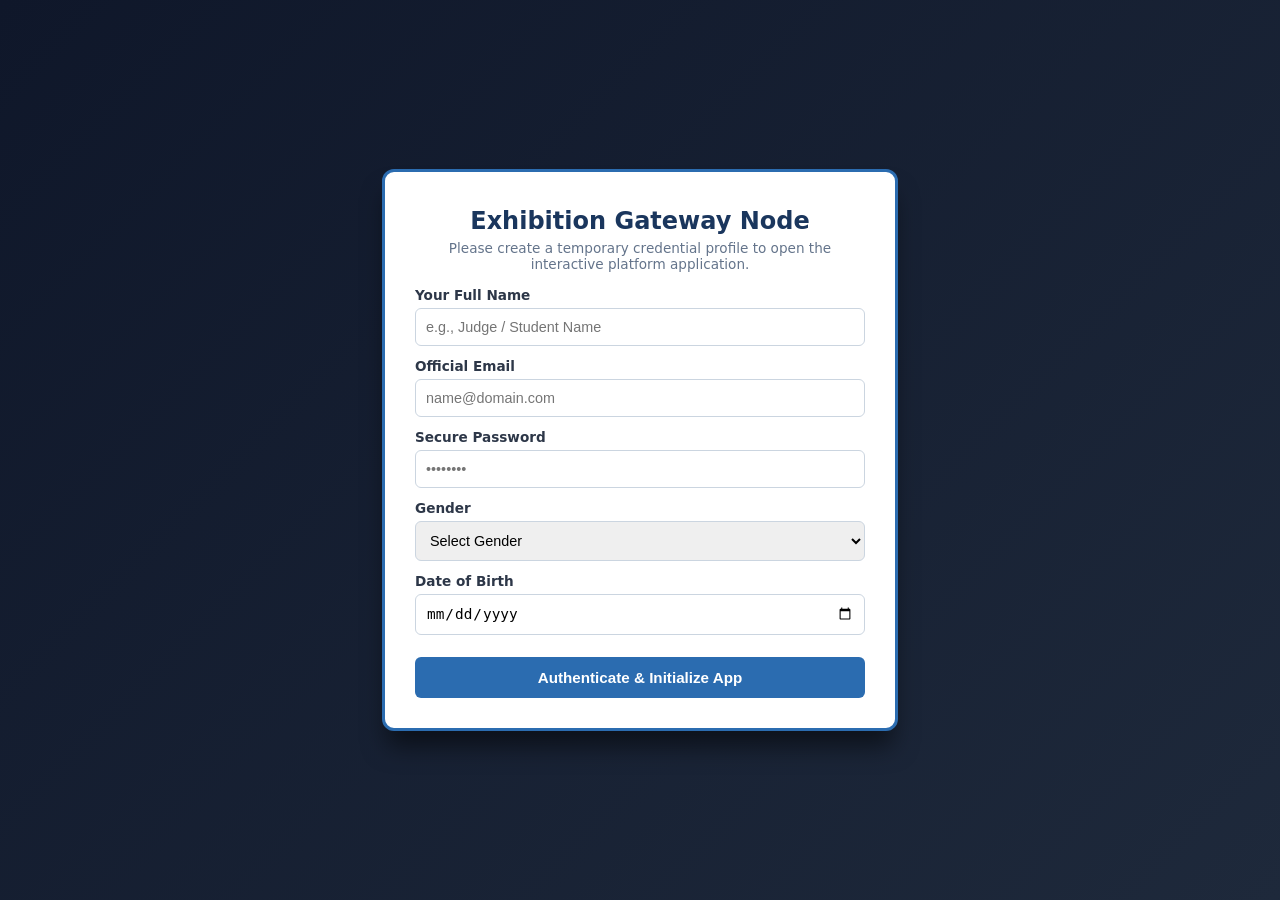
==== index.html @ aa31bf6e "Update index.html" ====
<!DOCTYPE html>
<html lang="en">
<head>
  <meta charset="UTF-8">
  <meta name="viewport" content="width=device-width, initial-scale=1.0">
  <title>District & Regional Football Register - Secure Gatekeeper</title>
  <style>
    :root {
      --primary: #1a365d;
      --accent: #2b6cb0;
      --bg: #edf2f7;
      --card-bg: #ffffff;
      --text: #2d3748;
      --success: #48bb78;
      --danger: #e53e3e;
    }

    body {
      font-family: 'Segoe UI', system-ui, sans-serif;
      background-color: var(--bg);
      color: var(--text);
      margin: 0;
      padding: 15px;
    }

    /* GATEKEEPER LOCK SCREEN (FULL PAGE) */
    #lockScreen {
      position: fixed; top: 0; left: 0; width: 100%; height: 100%;
      background: linear-gradient(135deg, #0f172a, #1e293b);
      z-index: 99999; display: flex; align-items: center; justify-content: center; padding: 20px; box-sizing: border-box;
    }
    .auth-card {
      background: white; padding: 30px; border-radius: 12px; max-width: 450px; width: 100%;
      box-shadow: 0 20px 25px -5px rgba(0,0,0,0.5); border: 3px solid var(--accent);
    }

    .container { max-width: 1200px; margin: 0 auto; }

    header {
      background: linear-gradient(135deg, #0f172a, #1e293b);
      color: white;
      padding: 25px;
      border-radius: 12px;
      text-align: center;
      margin-bottom: 25px;
      border: 1px solid #334155;
    }
    header h1 { margin: 10px 0 0 0; font-size: 1.8rem; }
    header p { margin: 5px 0 0 0; opacity: 0.9; font-size: 0.95rem; color: #94a3b8; }

    .logo-container {
      display: flex;
      justify-content: center;
      align-items: center;
      margin-bottom: 5px;
    }
    .brand-logo {
      height: 75px;
      width: auto;
      border-radius: 8px;
      object-fit: contain;
    }

    .grid { display: grid; grid-template-columns: 1fr 1fr; gap: 20px; margin-bottom: 25px; }
    @media (max-width: 768px) { .grid { grid-template-columns: 1fr; } }

    .card {
      background: var(--card-bg); padding: 20px; border-radius: 10px;
      box-shadow: 0 4px 6px rgba(0,0,0,0.05); border: 1px solid #e2e8f0; margin-bottom: 20px;
    }
    .card h2 { margin-top: 0; font-size: 1.25rem; color: var(--primary); border-bottom: 2px solid #edf2f7; padding-bottom: 10px; }

    .form-group { margin-bottom: 12px; }
    .form-group label { display: block; font-weight: 600; margin-bottom: 5px; font-size: 0.85rem; }
    .form-group input, .form-group select {
      width: 100%; padding: 10px; border: 1px solid #cbd5e0; border-radius: 6px; box-sizing: border-box; font-size: 0.9rem;
    }

    .btn { width: 100%; padding: 12px; border: none; border-radius: 6px; font-weight: bold; cursor: pointer; font-size: 0.95rem; }
    .btn-primary { background-color: var(--accent); color: white; }
    .btn-danger { background-color: var(--danger); color: white; padding: 5px 10px; font-size: 0.8rem; width: auto; border-radius: 4px; border: none; cursor: pointer; }

    #searchBar { width: 100%; padding: 12px; border: 2px solid var(--accent); border-radius: 6px; font-size: 0.95rem; box-sizing: border-box; margin-bottom: 15px; }
    .result-box { padding: 15px; border-radius: 8px; border: 1px solid rgba(0,0,0,0.05); }
    .hidden { display: none; }

    .table-header-flex { display: flex; justify-content: space-between; align-items: center; border-bottom: 2px solid #edf2f7; padding-bottom: 10px; margin-bottom: 15px; }
    .btn-reset { background-color: #feb2b2; color: #9b2c2c; border: none; padding: 6px 12px; border-radius: 6px; font-weight: bold; cursor: pointer; font-size: 0.8rem; }

    .table-wrapper { overflow-x: auto; }
    table { width: 100%; border-collapse: collapse; text-align: left; font-size: 0.9rem; }
    th { background-color: #ebf8ff; color: var(--primary); padding: 12px; border-bottom: 2px solid #bee3f8; }
    td { padding: 12px; border-bottom: 1px solid #edf2f7; vertical-align: middle; }
    
    .avatar-img {
      width: 40px; height: 40px; object-fit: cover; border-radius: 50%; border: 2px solid #cbd5e0; vertical-align: middle; margin-right: 12px; display: inline-block;
    }
    .status-badge { padding: 3px 8px; border-radius: 4px; font-size: 0.75rem; font-weight: bold; }
    .status-verified { background-color: #c6f6d5; color: #22543d; }
    .status-flagged { background-color: #fed7d7; color: #742a2a; }

    @keyframes laserMove { 0% { top: 0%; } 50% { top: 100%; } 100% { top: 0%; } }
  </style>
</head>
<body>

  <div id="lockScreen">
    <div class="auth-card">
      <div style="text-align:center; margin-bottom:15px;">
        <img src="logo.png" alt="Tambuka Technologies Logo" style="height:65px; margin-bottom:10px;" onerror="this.style.display='none'">
        <h2 style="color:var(--primary); margin:5px 0 5px 0;">Exhibition Gateway Node</h2>
        <p style="font-size:0.85rem; color:#64748b; margin:0;">Please create a temporary credential profile to open the interactive platform application.</p>
      </div>
      <form id="authForm">
        <div class="form-group">
          <label>Your Full Name</label>
          <input type="text" id="authName" required placeholder="e.g., Judge / Student Name">
        </div>
        <div class="form-group">
          <label>Official Email</label>
          <input type="email" id="authEmail" required placeholder="name@domain.com">
        </div>
        <div class="form-group">
          <label>Secure Password</label>
          <input type="password" id="authPassword" required placeholder="••••••••">
        </div>
        <div class="form-group">
          <label>Gender</label>
          <select id="authGender" required>
            <option value="" disabled selected>Select Gender</option>
            <option value="Male">Male</option>
            <option value="Female">Female</option>
          </select>
        </div>
        <div class="form-group">
          <label>Date of Birth</label>
          <input type="date" id="authDOB" required>
        </div>
        <button type="submit" class="btn btn-primary" style="margin-top:10px;">Authenticate & Initialize App</button>
      </form>
    </div>
  </div>

  <div id="appProtectedContent"></div>

  <script>
    const defaultPhoto = "data:image/svg+xml;utf8,<svg xmlns='http://www.w3.org/2000/svg' viewBox='0 0 24 24' fill='%23718096'><circle cx='12' cy='8' r='4'/><path d='M12 14c-6.1 0-10 2.5-10 6v2h20v-2c0-3.5-3.9-6-10-6z'/></svg>";

    const initialExhibitionPlayers = [
      { id: "STU-101", name: "Alex Mukasa", school: "Kitante High School", yob: 2012, status: "Verified", photo: defaultPhoto },
      { id: "STU-102", name: "Florence Nsubuga", school: "Greenhill Academy", yob: 2011, status: "Verified", photo: defaultPhoto },
      { id: "STU-103", name: "John Mukasa", school: "King's College Budo", yob: 2008, status: "Flagged", photo: defaultPhoto }
    ];

    let database = JSON.parse(localStorage.getItem('footballRegister2026')) || initialExhibitionPlayers;
    
    let systemUsers = JSON.parse(localStorage.getItem('platformUsers2026')) || [
      { name: "District Sports Admin", email: "admin@district.go.ug", gender: "Male", pass: "sha256_admin2026", dob: "1988-04-12" }
    ];

    let currentlyFoundPlayer = null;

    document.addEventListener("DOMContentLoaded", () => {
      if (sessionStorage.getItem('activeUserSession') === 'true') {
        launchMainApplication();
      }
    });

    document.getElementById('authForm').addEventListener('submit', (e) => {
      e.preventDefault();
      const uName = document.getElementById('authName').value.trim();
      const uEmail = document.getElementById('authEmail').value.trim();
      const uPass = document.getElementById('authPassword').value;
      const uGender = document.getElementById('authGender').value;
      const uDob = document.getElementById('authDOB').value;

      let hash = 0;
      for (let i = 0; i < uPass.length; i++) { hash = (hash << 5) - hash + uPass.charCodeAt(i); hash |= 0; }
      const securedHash = "sha256_" + Math.abs(hash).toString(16) + "e8f3c";

      systemUsers.push({ name: uName, email: uEmail, gender: uGender, pass: securedHash, dob: uDob });
      localStorage.setItem('platformUsers2026', JSON.stringify(systemUsers));
      sessionStorage.setItem('activeUserSession', 'true');
      
      alert(`🎉 Access Granted. Welcome to the workspace, ${uName}!`);
      launchMainApplication();
    });

    function launchMainApplication() {
      document.getElementById('lockScreen').style.display = 'none';

      const appMarkup = `
        <div class="container">
          <header>
            <div class="logo-container">
               <img src="logo.png" alt="Tambuka Technologies Logo" class="brand-logo">
            </div>
            <h1 id="mainAppHeader" style="cursor: pointer;">🏆 District & Regional Football Eligibility Registry</h1>
            <p>Anti-Fraud Age Screening & Biometric System for Inter-School Tournaments</p>
          </header>

          <div class="grid">
            <section class="card">
              <h2>📋 Register Athlete Credentials</h2>
              <form id="registrationForm">
                <div class="form-group">
                  <label>Full Athlete Name</label>
                  <input type="text" id="playerName" required placeholder="e.g., Florence Nsubuga">
                </div>
                <div class="form-group">
                  <label>Representing School</label>
                  <input type="text" id="playerSchool" required placeholder="e.g., Kitante High School">
                </div>
                <div class="form-group">
                  <label>Tournament ID Number</label>
                  <input type="text" id="playerID" required placeholder="e.g., STU-101">
                </div>
                <div class="form-group">
                  <label>Target Tournament Division</label>
                  <select id="tournamentCategory" required>
                    <option value="U15">Under-15 Division (Max Age: 15)</option>
                    <option value="U17">Under-17 Division (Max Age: 17)</option>
                  </select>
                </div>
                <div class="form-group">
                  <label>Year of Birth (YOB)</label>
                  <input type="number" id="playerYOB" min="2000" max="2026" required placeholder="e.g., 2012">
                </div>
                <div class="form-group">
                  <label>Athlete Passport Photo</label>
                  <input type="file" id="playerPhoto" accept="image/*">
                </div>
                <button type="submit" class="btn btn-primary">Validate & Add to Roster</button>
              </form>
            </section>

            <section class="card">
              <h2>🔍 Matchday Screening Console</h2>
              <p style="font-size:0.85rem; margin-top:-5px; color:#718096;">Type an ID or Name to audit credentials instantly before match kickoff.</p>
              <input type="text" id="searchBar" placeholder="Scan ID or type student name...">

              <div id="scannerSection" style="background: #020617; border: 2px dashed #2b6cb0; border-radius: 8px; padding: 15px; text-align: center; margin-bottom: 15px; display: none; position: relative;">
                <div style="position: absolute; width: 100%; height: 3px; background: #38bdf8; left: 0; box-shadow: 0 0 12px #38bdf8; animation: laserMove 2.5s linear infinite;"></div>
                <div style="width: 120px; height: 120px; background: #334155; border-radius: 50%; margin: 10px auto; border: 3px solid #48bb78; position: relative; overflow: hidden;">
                  <div style="position:absolute; width:100%; height:100%; background: url('data:image/svg+xml;utf8,<svg xmlns=\'http://www.w3.org/2000/svg\' viewBox=\'0 0 24 24\' fill=\'%2338bdf8\'><path d=\'M9 3H5a2 2 0 0 0-2 2v4h2V5h4V3zm10 0h-4v2h4v4h2V5a2 2 0 0 0-2-2zM5 21h4v-2H5v-4H3v4a2 2 0 0 0 2 2zm14-2h-4v2h4a2 2 0 0 0 2-2v-4h-2v4z\'/></svg>') center/80% no-repeat;"></div>
                </div>
                <p id="aiScanningText" style="font-size:0.85rem; color:#38bdf8; font-weight:bold; margin:5px 0 10px 0;">AWAITING AI BIOMETRIC ANALYSIS...</p>
                <button type="button" style="background:#2b6cb0; color:white; border:none; padding:8px 15px; border-radius:4px; font-weight:bold; cursor:pointer;" onclick="runFaceMatchScan()">Run AI Face Match</button>
              </div>

              <div id="screeningResult" class="result-box hidden"></div>
            </section>
          </div>

          <section class="card">
            <div class="table-header-flex">
              <h2>🗂️ Master Tournament Registry Ledger</h2>
              <button id="clearDbBtn" class="btn-reset">⚠️ Reset Data</button>
            </div>
            <div class="table-wrapper">
              <table>
                <thead>
                  <tr>
                    <th>Player ID</th>
                    <th>Full Athlete Name</th>
                    <th>School Location</th>
                    <th>Birth Year</th>
                    <th>Status Badge</th>
                    <th>Management</th>
                  </tr>
                </thead>
                <tbody id="registryTableBody"></tbody>
              </table>
            </div>
          </section>

          <section id="developerVault" class="card" style="border: 2px solid #805ad5; background: #faf5ff; display: none;">
            <h2>🛡️ Visitor Audit Logs: Registered Platform Users</h2>
            <p style="font-size:0.85rem; margin-top:-5px; color:#6b46c1;">This table logs every single user who logged into your app setup.</p>
            <div class="table-wrapper">
              <table>
                <thead>
                  <tr style="background:#f3e8ff;">
                    <th style="color:#6b46c1; border-bottom:2px solid #d6bcfa;">Visitor Name</th>
                    <th style="color:#6b46c1; border-bottom:2px solid #d6bcfa;">Email Address</th>
                    <th style="color:#6b46c1; border-bottom:2px solid #d6bcfa;">Gender</th>
                    <th style="color:#6b46c1; border-bottom:2px solid #d6bcfa;">Secured Token Hash</th>
                    <th style="color:#6b46c1; border-bottom:2px solid #d6bcfa;">Date of Birth</th>
                  </tr>
                </thead>
                <tbody id="userTrackerTableBody"></tbody>
              </table>
            </div>
          </section>
        </div>
      `;

      document.getElementById('appProtectedContent').innerHTML = appMarkup;
      hookDashboardInteractions();
      renderTable();
      renderUserTracker();
    }

    function hookDashboardInteractions() {
      document.getElementById('mainAppHeader').addEventListener('click', () => {
        const masterKey = prompt("🔒 Enter Master Key to view visitor logs database:");
        if (masterKey === "admin2026") {
          const vault = document.getElementById('developerVault');
          vault.style.display = vault.style.display === 'none' ? 'block' : 'none';
          if(vault.style.display === 'block') vault.scrollIntoView({ behavior: 'smooth' });
        } else if (masterKey !== null) {
          alert("❌ Access Denied.");
        }
      });

      document.getElementById('registrationForm').addEventListener('submit', (e) => {
        e.preventDefault();
        const idBox = document.getElementById('playerID').value.trim().toUpperCase();
        if (database.some(p => p.id === idBox)) { return alert("Player ID already registered!"); }

        const selectedDiv = document.getElementById('tournamentCategory').value;
        const birthYear = parseInt(document.getElementById('playerYOB').value);
        const age = 2026 - birthYear;
        let checkResult = (selectedDiv === "U15" && age > 15) || (selectedDiv === "U17" && age > 17) ? "Flagged" : "Verified";

        const file = document.getElementById('playerPhoto').files[0];
        if (file) {
          const reader = new FileReader();
          reader.onload = (ev) => { database.push({ id: idBox, name: document.getElementById('playerName').value.trim(), school: document.getElementById('playerSchool').value.trim(), yob: birthYear, status: checkResult, photo: ev.target.result }); saveAndReload(); };
          reader.readAsDataURL(file);
        } else {
          database.push({ id: idBox, name: document.getElementById('playerName').value.trim(), school: document.getElementById('playerSchool').value.trim(), yob: birthYear, status: checkResult, photo: defaultPhoto });
          saveAndReload();
        }
      });

      document.getElementById('clearDbBtn').addEventListener('click', () => {
        if (confirm("Reset layout data?")) { localStorage.removeItem('footballRegister2026'); database = [...initialExhibitionPlayers]; renderTable(); }
      });

      document.getElementById('searchBar').addEventListener('input', (e) => {
        const query = e.target.value.toLowerCase().trim();
        const scanSection = document.getElementById('scannerSection');
        const scrResult = document.getElementById('screeningResult');
        if (query === '') { scanSection.style.display = 'none'; scrResult.className = "result-box hidden"; return; }
        
        currentlyFoundPlayer = database.find(p => p.id.toLowerCase() === query || p.name.toLowerCase().includes(query));
        if (currentlyFoundPlayer) {
          scanSection.style.display = 'block'; document.getElementById('aiScanningText').innerText = "TARGET LOCATED. READY FOR MATCH."; scrResult.className = "result-box hidden";
        } else {
          scanSection.style.display = 'none'; scrResult.className = "result-box"; scrResult.style.backgroundColor = "#feebc8"; scrResult.style.color = "#744210";
          scrResult.innerHTML = `<h3>⚠️ NOT FOUND</h3><p>No athlete matches criteria.</p>`;
        }
      });
    }

    function saveAndReload() {
      localStorage.setItem('footballRegister2026', JSON.stringify(database));
      renderTable();
      document.getElementById('registrationForm').reset();
    }

    function renderTable() {
      const tbody = document.getElementById('registryTableBody');
      if(!tbody) return; tbody.innerHTML = '';
      database.forEach((player, idx) => {
        const tr = document.createElement('tr');
        tr.innerHTML = `
          <td><strong>${player.id}</strong></td>
          <td><img src="${player.photo || defaultPhoto}" class="avatar-img" onerror="this.src='${defaultPhoto}'">${player.name}</td>
          <td>${player.school}</td>
          <td>${player.yob}</td>
          <td><span class="status-badge ${player.status === 'Verified' ? 'status-verified' : 'status-flagged'}">${player.status}</span></td>
          <td><button class="btn-danger" onclick="removePlayerRow(${idx})">Remove</button></td>
        `;
        tbody.appendChild(tr);
      });
    }

    window.removePlayerRow = function(index) {
      if(confirm("Delete this player record?")) { database.splice(index, 1); saveAndReload(); }
    }

    function renderUserTracker() {
      const tbody = document.getElementById('userTrackerTableBody');
      if(!tbody) return; tbody.innerHTML = '';
      systemUsers.forEach(u => {
        const tr = document.createElement('tr');
        tr.innerHTML = `
          <td><strong>👤 ${u.name}</strong></td>
          <td><code>${u.email}</code></td>
          <td><span style="background:#e9d5ff; color:#6b46c1; padding:2px 6px; border-radius:4px; font-size:0.8rem; font-weight:bold;">${u.gender || 'N/A'}</span></td>
          <td><span style="font-family:monospace; background:#e2e8f0; padding:2px 6px; border-radius:4px; font-size:0.75rem; color:#4a5568;">${u.pass}</span></td>
          <td>${u.dob}</td>
        `;
        tbody.appendChild(tr);
      });
    }

    window.runFaceMatchScan = function() {
      if (!currentlyFoundPlayer) return;
      const scanSection = document.getElementById('scannerSection');
      const scrResult = document.getElementById('screeningResult');
      scanSection.style.display = 'none'; scrResult.className = "result-box";
      scrResult.style.backgroundColor = "#1a202c"; scrResult.style.color = "#ffffff";
      
      let count = 5;
      scrResult.innerHTML = `<div style="text-align:center; padding: 20px; font-family:sans-serif; border: 2px solid #ecc94b; border-radius:8px; background:#2d3748;"><p style="color:#ecc94b; font-size:0.75rem; font-weight:bold;">🎥 SPONSORED INTERSTITIAL (UNITY ADS SDK)</p><div style="width:100%; height:80px; border:1px dashed #a0aec0; display:flex; align-items:center; justify-content:center; margin:10px 0;"><span style="color:#cbd5e0;">Streaming Video Ad Segment</span></div><p style="margin:0;">Scanning initialization sequence loads in: <strong id="adTimer" style="color:#ecc94b; font-size:1.2rem;">5</strong>s</p></div>`;

      const activeTimer = setInterval(() => {
        count--;
        const el = document.getElementById('adTimer');
        if(el) el.innerText = count;
        if(count <= 0) {
          clearInterval(activeTimer);
          const ok = currentlyFoundPlayer.status === 'Verified';
          scrResult.style.backgroundColor = ok ? "#c6f6d5" : "#fed7d7"; scrResult.style.color = ok ? "#22543d" : "#742a2a";
          scrResult.innerHTML = `<div style="display:flex; align-items:center; gap:15px;"><img src="${currentlyFoundPlayer.photo || defaultPhoto}" style="width:50px; height:50px; border-radius:50%; object-fit:cover; border:2px solid ${ok?'#48bb78':'#e53e3e'}"><div><h3 style="margin:0;">${ok ? '✅ AI MATCH VERIFIED' : '❌ DETECTION WARNING'}</h3><p style="margin:2px 0; font-size:0.85rem;"><strong>Name:</strong> ${currentlyFoundPlayer.name} | <strong>ID:</strong> ${currentlyFoundPlayer.id}</p></div></div>`;
        }
      }, 1000);
    };
  </script>
</body>
</html>
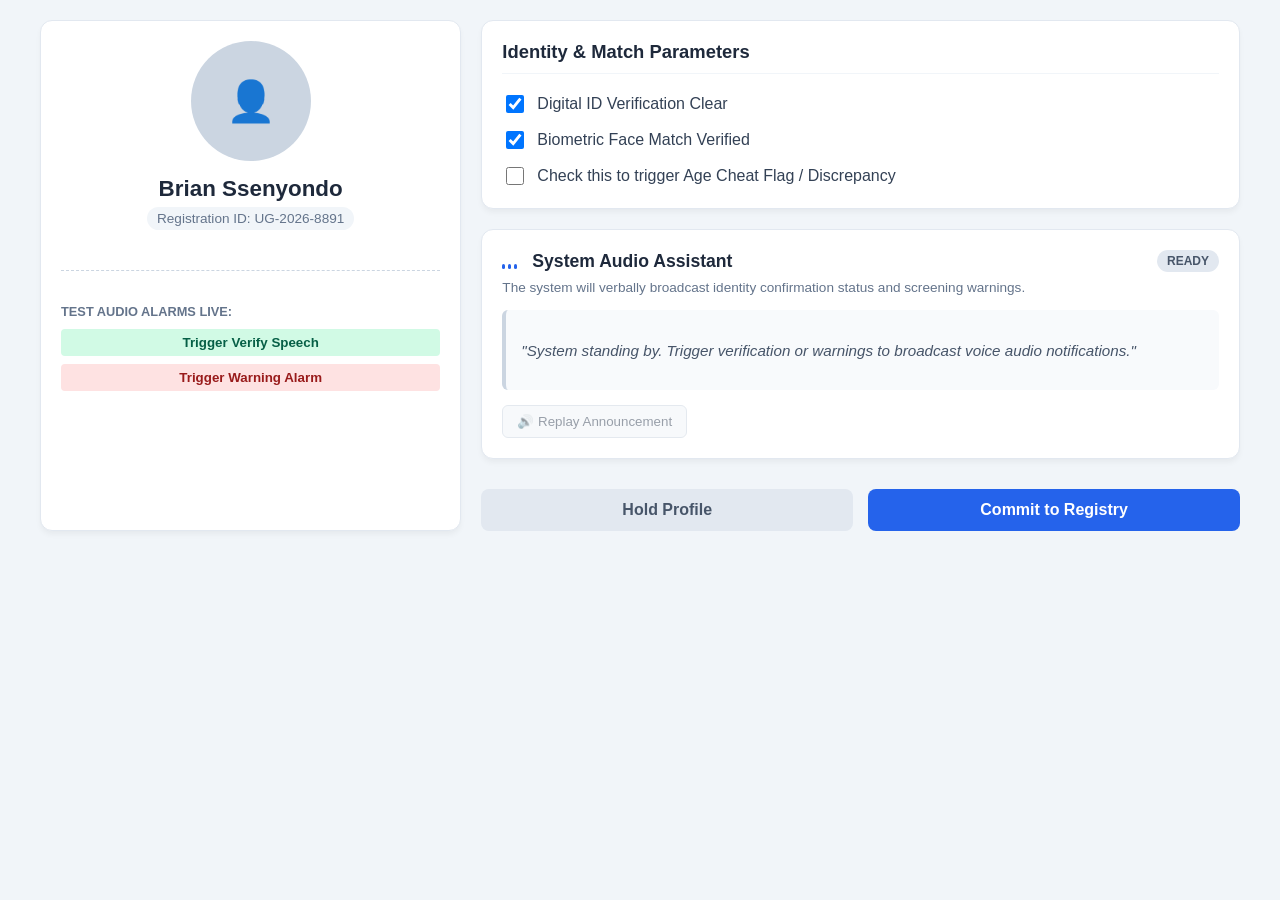
==== commit 283e2725: "Update index.html" ====
--- a/index.html
+++ b/index.html
@@ -1,424 +1,430 @@
 <!DOCTYPE html>
 <html lang="en">
 <head>
-  <meta charset="UTF-8">
-  <meta name="viewport" content="width=device-width, initial-scale=1.0">
-  <title>District & Regional Football Register - Secure Gatekeeper</title>
-  <style>
-    :root {
-      --primary: #1a365d;
-      --accent: #2b6cb0;
-      --bg: #edf2f7;
-      --card-bg: #ffffff;
-      --text: #2d3748;
-      --success: #48bb78;
-      --danger: #e53e3e;
-    }
-
-    body {
-      font-family: 'Segoe UI', system-ui, sans-serif;
-      background-color: var(--bg);
-      color: var(--text);
-      margin: 0;
-      padding: 15px;
-    }
-
-    /* GATEKEEPER LOCK SCREEN (FULL PAGE) */
-    #lockScreen {
-      position: fixed; top: 0; left: 0; width: 100%; height: 100%;
-      background: linear-gradient(135deg, #0f172a, #1e293b);
-      z-index: 99999; display: flex; align-items: center; justify-content: center; padding: 20px; box-sizing: border-box;
-    }
-    .auth-card {
-      background: white; padding: 30px; border-radius: 12px; max-width: 450px; width: 100%;
-      box-shadow: 0 20px 25px -5px rgba(0,0,0,0.5); border: 3px solid var(--accent);
-    }
-
-    .container { max-width: 1200px; margin: 0 auto; }
-
-    header {
-      background: linear-gradient(135deg, #0f172a, #1e293b);
-      color: white;
-      padding: 25px;
-      border-radius: 12px;
-      text-align: center;
-      margin-bottom: 25px;
-      border: 1px solid #334155;
-    }
-    header h1 { margin: 10px 0 0 0; font-size: 1.8rem; }
-    header p { margin: 5px 0 0 0; opacity: 0.9; font-size: 0.95rem; color: #94a3b8; }
-
-    .logo-container {
-      display: flex;
-      justify-content: center;
-      align-items: center;
-      margin-bottom: 5px;
-    }
-    .brand-logo {
-      height: 75px;
-      width: auto;
-      border-radius: 8px;
-      object-fit: contain;
-    }
-
-    .grid { display: grid; grid-template-columns: 1fr 1fr; gap: 20px; margin-bottom: 25px; }
-    @media (max-width: 768px) { .grid { grid-template-columns: 1fr; } }
-
-    .card {
-      background: var(--card-bg); padding: 20px; border-radius: 10px;
-      box-shadow: 0 4px 6px rgba(0,0,0,0.05); border: 1px solid #e2e8f0; margin-bottom: 20px;
-    }
-    .card h2 { margin-top: 0; font-size: 1.25rem; color: var(--primary); border-bottom: 2px solid #edf2f7; padding-bottom: 10px; }
-
-    .form-group { margin-bottom: 12px; }
-    .form-group label { display: block; font-weight: 600; margin-bottom: 5px; font-size: 0.85rem; }
-    .form-group input, .form-group select {
-      width: 100%; padding: 10px; border: 1px solid #cbd5e0; border-radius: 6px; box-sizing: border-box; font-size: 0.9rem;
-    }
-
-    .btn { width: 100%; padding: 12px; border: none; border-radius: 6px; font-weight: bold; cursor: pointer; font-size: 0.95rem; }
-    .btn-primary { background-color: var(--accent); color: white; }
-    .btn-danger { background-color: var(--danger); color: white; padding: 5px 10px; font-size: 0.8rem; width: auto; border-radius: 4px; border: none; cursor: pointer; }
-
-    #searchBar { width: 100%; padding: 12px; border: 2px solid var(--accent); border-radius: 6px; font-size: 0.95rem; box-sizing: border-box; margin-bottom: 15px; }
-    .result-box { padding: 15px; border-radius: 8px; border: 1px solid rgba(0,0,0,0.05); }
-    .hidden { display: none; }
-
-    .table-header-flex { display: flex; justify-content: space-between; align-items: center; border-bottom: 2px solid #edf2f7; padding-bottom: 10px; margin-bottom: 15px; }
-    .btn-reset { background-color: #feb2b2; color: #9b2c2c; border: none; padding: 6px 12px; border-radius: 6px; font-weight: bold; cursor: pointer; font-size: 0.8rem; }
-
-    .table-wrapper { overflow-x: auto; }
-    table { width: 100%; border-collapse: collapse; text-align: left; font-size: 0.9rem; }
-    th { background-color: #ebf8ff; color: var(--primary); padding: 12px; border-bottom: 2px solid #bee3f8; }
-    td { padding: 12px; border-bottom: 1px solid #edf2f7; vertical-align: middle; }
-    
-    .avatar-img {
-      width: 40px; height: 40px; object-fit: cover; border-radius: 50%; border: 2px solid #cbd5e0; vertical-align: middle; margin-right: 12px; display: inline-block;
-    }
-    .status-badge { padding: 3px 8px; border-radius: 4px; font-size: 0.75rem; font-weight: bold; }
-    .status-verified { background-color: #c6f6d5; color: #22543d; }
-    .status-flagged { background-color: #fed7d7; color: #742a2a; }
-
-    @keyframes laserMove { 0% { top: 0%; } 50% { top: 100%; } 100% { top: 0%; } }
-  </style>
+    <meta charset="UTF-8">
+    <meta name="viewport" content="width=device-width, initial-scale=1.0">
+    <title>Screening Platform Dashboard</title>
+    <style>
+        /* ========================================== */
+        /* GENERAL DASHBOARD LAYOUT & STYLING        */
+        /* ========================================== */
+        body {
+            font-family: 'Segoe UI', Tahoma, Geneva, Verdana, sans-serif;
+            background-color: #f1f5f9;
+            margin: 0;
+            padding: 20px;
+            color: #334155;
+        }
+
+        .screening-dashboard-container {
+            max-width: 1200px;
+            margin: 0 auto;
+            display: flex;
+            gap: 20px;
+            flex-wrap: wrap;
+        }
+
+        /* Left Side Panel: Player Profile Card */
+        .dashboard-sidebar {
+            flex: 1;
+            min-width: 300px;
+            background: #ffffff;
+            border: 1px solid #e2e8f0;
+            border-radius: 12px;
+            padding: 20px;
+            box-shadow: 0 4px 6px -1px rgba(0, 0, 0, 0.05);
+            text-align: center;
+        }
+
+        .profile-avatar {
+            width: 120px;
+            height: 120px;
+            border-radius: 50%;
+            background-color: #cbd5e1;
+            margin: 0 auto 15px auto;
+            display: flex;
+            align-items: center;
+            justify-content: center;
+            font-size: 2.5rem;
+            color: #64748b;
+        }
+
+        .dashboard-sidebar h2 {
+            margin: 10px 0 5px 0;
+            color: #1e293b;
+            font-size: 1.4rem;
+        }
+
+        .player-id-label {
+            font-size: 0.85rem;
+            color: #64748b;
+            background: #f1f5f9;
+            padding: 4px 10px;
+            border-radius: 20px;
+            display: inline-block;
+        }
+
+        /* Right Side Panel: Main Content Verification */
+        .dashboard-main-content {
+            flex: 2;
+            min-width: 450px;
+            display: flex;
+            flex-direction: column;
+            gap: 20px;
+        }
+
+        .verification-step-card {
+            background: #ffffff;
+            border: 1px solid #e2e8f0;
+            border-radius: 12px;
+            padding: 20px;
+            box-shadow: 0 4px 6px -1px rgba(0, 0, 0, 0.05);
+        }
+
+        .verification-step-card h3 {
+            margin-top: 0;
+            color: #1e293b;
+            font-size: 1.15rem;
+            border-bottom: 1px solid #f1f5f9;
+            padding-bottom: 10px;
+        }
+
+        .checkbox-group {
+            display: flex;
+            flex-direction: column;
+            gap: 12px;
+            margin-top: 15px;
+        }
+
+        .checkbox-label {
+            display: flex;
+            align-items: center;
+            gap: 10px;
+            font-weight: 500;
+            cursor: pointer;
+        }
+
+        .checkbox-label input {
+            width: 18px;
+            height: 18px;
+            cursor: pointer;
+        }
+
+        /* Final Action Buttons */
+        .form-actions-row {
+            display: flex;
+            gap: 15px;
+            margin-top: 10px;
+        }
+
+        .btn-action {
+            flex: 1;
+            padding: 12px;
+            border: none;
+            border-radius: 8px;
+            font-weight: 600;
+            font-size: 1rem;
+            cursor: pointer;
+            transition: all 0.2s;
+        }
+
+        .btn-action-approve { background: #2563eb; color: #ffffff; }
+        .btn-action-approve:hover { background: #1d4ed8; }
+        .btn-action-cancel { background: #e2e8f0; color: #475569; }
+        .btn-action-cancel:hover { background: #cbd5e1; }
+
+
+        /* ========================================== */
+        /* AUTOMATED VOICE STATUS ENGINE STYLING      */
+        /* ========================================== */
+        .voice-status-container {
+            background: #ffffff;
+            border: 1px solid #e2e8f0;
+            border-radius: 12px;
+            padding: 20px;
+            box-shadow: 0 4px 6px -1px rgba(0, 0, 0, 0.05);
+            transition: all 0.3s ease;
+        }
+
+        .voice-header {
+            display: flex;
+            justify-content: space-between;
+            align-items: center;
+            margin-bottom: 8px;
+        }
+
+        .voice-title-row {
+            display: flex;
+            align-items: center;
+            gap: 10px;
+        }
+
+        .voice-status-container h3 {
+            margin: 0;
+            color: #1e293b;
+            font-size: 1.1rem;
+        }
+
+        .status-badge {
+            font-size: 0.75rem;
+            font-weight: 700;
+            text-transform: uppercase;
+            padding: 4px 10px;
+            border-radius: 20px;
+            background: #e2e8f0;
+            color: #475569;
+            transition: all 0.2s;
+        }
+
+        .section-desc {
+            font-size: 0.85rem;
+            color: #64748b;
+            margin: 0 0 15px 0;
+        }
+
+        .status-announcement-box {
+            background: #f8fafc;
+            border-left: 4px solid #cbd5e1;
+            border-radius: 6px;
+            padding: 15px;
+            margin: 15px 0;
+            min-height: 50px;
+            display: flex;
+            align-items: center;
+            transition: all 0.2s;
+        }
+
+        #spokenTextPreview {
+            margin: 0;
+            font-style: italic;
+            font-size: 0.95rem;
+            color: #475569;
+            line-height: 1.4;
+        }
+
+        /* --- Dynamic Voice Result Accent States --- */
+        
+        /* 1. Verified (Success Green Profile) */
+        .state-verified {
+            border-left-width: 5px;
+            border-color: #10b981 !important;
+            background-color: #ecfdf5 !important;
+        }
+        .state-verified #spokenTextPreview { color: #065f46; font-weight: 500; }
+        #voiceStatusBadge.badge-verified { background: #d1fae5; color: #065f46; }
+
+        /* 2. Flagged (Alarm Red Profile) */
+        .state-flagged {
+            border-left-width: 5px;
+            border-color: #ef4444 !important;
+            background-color: #fef2f2 !important;
+            animation: alarmGlow 1.5s infinite;
+        }
+        .state-flagged #spokenTextPreview { color: #991b1b; font-weight: bold; }
+        #voiceStatusBadge.badge-flagged { background: #fee2e2; color: #991b1b; }
+
+        @keyframes alarmGlow {
+            0% { box-shadow: 0 0 0 0 rgba(239, 68, 68, 0.2); }
+            70% { box-shadow: 0 0 0 8px rgba(239, 68, 68, 0); }
+            100% { box-shadow: 0 0 0 0 rgba(239, 68, 68, 0); }
+        }
+
+        /* Audio Wave Equalizer Visualizer */
+        .audio-wave-icon {
+            display: flex;
+            align-items: flex-end;
+            gap: 3px;
+            width: 20px;
+            height: 15px;
+        }
+        
+        .audio-wave-icon span {
+            width: 3px;
+            background-color: #2563eb;
+            height: 30%;
+            border-radius: 3px;
+            transition: all 0.2s;
+        }
+
+        .speaking .audio-wave-icon span {
+            background-color: #10b981;
+            animation: bounce 0.5s ease-in-out infinite alternate;
+        }
+        .speaking.voice-alert-active .audio-wave-icon span {
+            background-color: #ef4444;
+        }
+        .speaking .audio-wave-icon span:nth-child(2) { animation-delay: 0.1s; }
+        .speaking .audio-wave-icon span:nth-child(3) { animation-delay: 0.2s; }
+
+        @keyframes bounce {
+            0% { height: 30%; }
+            100% { height: 100%; }
+        }
+
+        .btn-replay {
+            background: #f1f5f9;
+            color: #334155;
+            border: 1px solid #cbd5e1;
+            border-radius: 6px;
+            padding: 8px 14px;
+            font-weight: 500;
+            cursor: pointer;
+            display: inline-flex;
+            align-items: center;
+            gap: 6px;
+        }
+        .btn-replay:hover:not(:disabled) { background: #e2e8f0; }
+        .btn-replay:disabled { opacity: 0.5; cursor: not-allowed; }
+    </style>
 </head>
 <body>
 
-  <div id="lockScreen">
-    <div class="auth-card">
-      <div style="text-align:center; margin-bottom:15px;">
-        <img src="logo.png" alt="Tambuka Technologies Logo" style="height:65px; margin-bottom:10px;" onerror="this.style.display='none'">
-        <h2 style="color:var(--primary); margin:5px 0 5px 0;">Exhibition Gateway Node</h2>
-        <p style="font-size:0.85rem; color:#64748b; margin:0;">Please create a temporary credential profile to open the interactive platform application.</p>
-      </div>
-      <form id="authForm">
-        <div class="form-group">
-          <label>Your Full Name</label>
-          <input type="text" id="authName" required placeholder="e.g., Judge / Student Name">
+    <div class="screening-dashboard-container">
+
+        <div class="dashboard-sidebar">
+            <div class="profile-avatar">👤</div>
+            <h2 id="displayPlayerName">Brian Ssenyondo</h2>
+            <span class="player-id-label">Registration ID: UG-2026-8891</span>
+            
+            <div style="margin-top: 40px; padding-top: 20px; border-top: 1px dashed #cbd5e1; text-align: left;">
+                <p style="font-size: 0.8rem; font-weight: bold; color: #64748b; margin-bottom: 10px;">TEST AUDIO ALARMS LIVE:</p>
+                <button onclick="announceScreeningStatus('verified', 'Brian Ssenyondo')" style="width:100%; margin-bottom:8px; padding:6px; background:#d1fae5; color:#065f46; border:none; border-radius:4px; font-weight:bold; cursor:pointer;">Trigger Verify Speech</button>
+                <button onclick="announceScreeningStatus('flagged', 'Brian Ssenyondo')" style="width:100%; padding:6px; background:#fee2e2; color:#991b1b; border:none; border-radius:4px; font-weight:bold; cursor:pointer;">Trigger Warning Alarm</button>
+            </div>
         </div>
-        <div class="form-group">
-          <label>Official Email</label>
-          <input type="email" id="authEmail" required placeholder="name@domain.com">
+
+        <div class="dashboard-main-content">
+            
+            <div class="verification-step-card">
+                <h3>Identity & Match Parameters</h3>
+                <div class="checkbox-group">
+                    <label class="checkbox-label">
+                        <input type="checkbox" checked> Digital ID Verification Clear
+                    </label>
+                    <label class="checkbox-label">
+                        <input type="checkbox" checked> Biometric Face Match Verified
+                    </label>
+                    <label class="checkbox-label">
+                        <input type="checkbox" id="ageCheatCheck"> Check this to trigger Age Cheat Flag / Discrepancy
+                    </label>
+                </div>
+            </div>
+
+            <div class="voice-status-container" id="voiceStatusBox">
+                <div class="voice-header">
+                    <div class="voice-title-row">
+                        <div class="audio-wave-icon" id="waveIcon">
+                            <span></span><span></span><span></span>
+                        </div>
+                        <h3>System Audio Assistant</h3>
+                    </div>
+                    <span class="status-badge" id="voiceStatusBadge">Ready</span>
+                </div>
+                
+                <p class="section-desc">The system will verbally broadcast identity confirmation status and screening warnings.</p>
+                
+                <div class="status-announcement-box" id="announcementBox">
+                    <p id="spokenTextPreview">"System standing by. Trigger verification or warnings to broadcast voice audio notifications."</p>
+                </div>
+
+                <div class="controls-row">
+                    <button type="button" id="replayVoiceBtn" class="btn-replay" disabled>
+                        🔊 Replay Announcement
+                    </button>
+                </div>
+            </div>
+            <div class="form-actions-row">
+                <button type="button" class="btn-action btn-action-cancel" onclick="alert('Profile processing suspended.')">Hold Profile</button>
+                <button type="button" class="btn-action btn-action-approve" onclick="handleFinalSubmit()">Commit to Registry</button>
+            </div>
+
         </div>
-        <div class="form-group">
-          <label>Secure Password</label>
-          <input type="password" id="authPassword" required placeholder="••••••••">
-        </div>
-        <div class="form-group">
-          <label>Gender</label>
-          <select id="authGender" required>
-            <option value="" disabled selected>Select Gender</option>
-            <option value="Male">Male</option>
-            <option value="Female">Female</option>
-          </select>
-        </div>
-        <div class="form-group">
-          <label>Date of Birth</label>
-          <input type="date" id="authDOB" required>
-        </div>
-        <button type="submit" class="btn btn-primary" style="margin-top:10px;">Authenticate & Initialize App</button>
-      </form>
     </div>
-  </div>
-
-  <div id="appProtectedContent"></div>
-
-  <script>
-    const defaultPhoto = "data:image/svg+xml;utf8,<svg xmlns='http://www.w3.org/2000/svg' viewBox='0 0 24 24' fill='%23718096'><circle cx='12' cy='8' r='4'/><path d='M12 14c-6.1 0-10 2.5-10 6v2h20v-2c0-3.5-3.9-6-10-6z'/></svg>";
-
-    const initialExhibitionPlayers = [
-      { id: "STU-101", name: "Alex Mukasa", school: "Kitante High School", yob: 2012, status: "Verified", photo: defaultPhoto },
-      { id: "STU-102", name: "Florence Nsubuga", school: "Greenhill Academy", yob: 2011, status: "Verified", photo: defaultPhoto },
-      { id: "STU-103", name: "John Mukasa", school: "King's College Budo", yob: 2008, status: "Flagged", photo: defaultPhoto }
-    ];
-
-    let database = JSON.parse(localStorage.getItem('footballRegister2026')) || initialExhibitionPlayers;
-    
-    let systemUsers = JSON.parse(localStorage.getItem('platformUsers2026')) || [
-      { name: "District Sports Admin", email: "admin@district.go.ug", gender: "Male", pass: "sha256_admin2026", dob: "1988-04-12" }
-    ];
-
-    let currentlyFoundPlayer = null;
-
-    document.addEventListener("DOMContentLoaded", () => {
-      if (sessionStorage.getItem('activeUserSession') === 'true') {
-        launchMainApplication();
-      }
-    });
-
-    document.getElementById('authForm').addEventListener('submit', (e) => {
-      e.preventDefault();
-      const uName = document.getElementById('authName').value.trim();
-      const uEmail = document.getElementById('authEmail').value.trim();
-      const uPass = document.getElementById('authPassword').value;
-      const uGender = document.getElementById('authGender').value;
-      const uDob = document.getElementById('authDOB').value;
-
-      let hash = 0;
-      for (let i = 0; i < uPass.length; i++) { hash = (hash << 5) - hash + uPass.charCodeAt(i); hash |= 0; }
-      const securedHash = "sha256_" + Math.abs(hash).toString(16) + "e8f3c";
-
-      systemUsers.push({ name: uName, email: uEmail, gender: uGender, pass: securedHash, dob: uDob });
-      localStorage.setItem('platformUsers2026', JSON.stringify(systemUsers));
-      sessionStorage.setItem('activeUserSession', 'true');
-      
-      alert(`🎉 Access Granted. Welcome to the workspace, ${uName}!`);
-      launchMainApplication();
-    });
-
-    function launchMainApplication() {
-      document.getElementById('lockScreen').style.display = 'none';
-
-      const appMarkup = `
-        <div class="container">
-          <header>
-            <div class="logo-container">
-               <img src="logo.png" alt="Tambuka Technologies Logo" class="brand-logo">
-            </div>
-            <h1 id="mainAppHeader" style="cursor: pointer;">🏆 District & Regional Football Eligibility Registry</h1>
-            <p>Anti-Fraud Age Screening & Biometric System for Inter-School Tournaments</p>
-          </header>
-
-          <div class="grid">
-            <section class="card">
-              <h2>📋 Register Athlete Credentials</h2>
-              <form id="registrationForm">
-                <div class="form-group">
-                  <label>Full Athlete Name</label>
-                  <input type="text" id="playerName" required placeholder="e.g., Florence Nsubuga">
-                </div>
-                <div class="form-group">
-                  <label>Representing School</label>
-                  <input type="text" id="playerSchool" required placeholder="e.g., Kitante High School">
-                </div>
-                <div class="form-group">
-                  <label>Tournament ID Number</label>
-                  <input type="text" id="playerID" required placeholder="e.g., STU-101">
-                </div>
-                <div class="form-group">
-                  <label>Target Tournament Division</label>
-                  <select id="tournamentCategory" required>
-                    <option value="U15">Under-15 Division (Max Age: 15)</option>
-                    <option value="U17">Under-17 Division (Max Age: 17)</option>
-                  </select>
-                </div>
-                <div class="form-group">
-                  <label>Year of Birth (YOB)</label>
-                  <input type="number" id="playerYOB" min="2000" max="2026" required placeholder="e.g., 2012">
-                </div>
-                <div class="form-group">
-                  <label>Athlete Passport Photo</label>
-                  <input type="file" id="playerPhoto" accept="image/*">
-                </div>
-                <button type="submit" class="btn btn-primary">Validate & Add to Roster</button>
-              </form>
-            </section>
-
-            <section class="card">
-              <h2>🔍 Matchday Screening Console</h2>
-              <p style="font-size:0.85rem; margin-top:-5px; color:#718096;">Type an ID or Name to audit credentials instantly before match kickoff.</p>
-              <input type="text" id="searchBar" placeholder="Scan ID or type student name...">
-
-              <div id="scannerSection" style="background: #020617; border: 2px dashed #2b6cb0; border-radius: 8px; padding: 15px; text-align: center; margin-bottom: 15px; display: none; position: relative;">
-                <div style="position: absolute; width: 100%; height: 3px; background: #38bdf8; left: 0; box-shadow: 0 0 12px #38bdf8; animation: laserMove 2.5s linear infinite;"></div>
-                <div style="width: 120px; height: 120px; background: #334155; border-radius: 50%; margin: 10px auto; border: 3px solid #48bb78; position: relative; overflow: hidden;">
-                  <div style="position:absolute; width:100%; height:100%; background: url('data:image/svg+xml;utf8,<svg xmlns=\'http://www.w3.org/2000/svg\' viewBox=\'0 0 24 24\' fill=\'%2338bdf8\'><path d=\'M9 3H5a2 2 0 0 0-2 2v4h2V5h4V3zm10 0h-4v2h4v4h2V5a2 2 0 0 0-2-2zM5 21h4v-2H5v-4H3v4a2 2 0 0 0 2 2zm14-2h-4v2h4a2 2 0 0 0 2-2v-4h-2v4z\'/></svg>') center/80% no-repeat;"></div>
-                </div>
-                <p id="aiScanningText" style="font-size:0.85rem; color:#38bdf8; font-weight:bold; margin:5px 0 10px 0;">AWAITING AI BIOMETRIC ANALYSIS...</p>
-                <button type="button" style="background:#2b6cb0; color:white; border:none; padding:8px 15px; border-radius:4px; font-weight:bold; cursor:pointer;" onclick="runFaceMatchScan()">Run AI Face Match</button>
-              </div>
-
-              <div id="screeningResult" class="result-box hidden"></div>
-            </section>
-          </div>
-
-          <section class="card">
-            <div class="table-header-flex">
-              <h2>🗂️ Master Tournament Registry Ledger</h2>
-              <button id="clearDbBtn" class="btn-reset">⚠️ Reset Data</button>
-            </div>
-            <div class="table-wrapper">
-              <table>
-                <thead>
-                  <tr>
-                    <th>Player ID</th>
-                    <th>Full Athlete Name</th>
-                    <th>School Location</th>
-                    <th>Birth Year</th>
-                    <th>Status Badge</th>
-                    <th>Management</th>
-                  </tr>
-                </thead>
-                <tbody id="registryTableBody"></tbody>
-              </table>
-            </div>
-          </section>
-
-          <section id="developerVault" class="card" style="border: 2px solid #805ad5; background: #faf5ff; display: none;">
-            <h2>🛡️ Visitor Audit Logs: Registered Platform Users</h2>
-            <p style="font-size:0.85rem; margin-top:-5px; color:#6b46c1;">This table logs every single user who logged into your app setup.</p>
-            <div class="table-wrapper">
-              <table>
-                <thead>
-                  <tr style="background:#f3e8ff;">
-                    <th style="color:#6b46c1; border-bottom:2px solid #d6bcfa;">Visitor Name</th>
-                    <th style="color:#6b46c1; border-bottom:2px solid #d6bcfa;">Email Address</th>
-                    <th style="color:#6b46c1; border-bottom:2px solid #d6bcfa;">Gender</th>
-                    <th style="color:#6b46c1; border-bottom:2px solid #d6bcfa;">Secured Token Hash</th>
-                    <th style="color:#6b46c1; border-bottom:2px solid #d6bcfa;">Date of Birth</th>
-                  </tr>
-                </thead>
-                <tbody id="userTrackerTableBody"></tbody>
-              </table>
-            </div>
-          </section>
-        </div>
-      `;
-
-      document.getElementById('appProtectedContent').innerHTML = appMarkup;
-      hookDashboardInteractions();
-      renderTable();
-      renderUserTracker();
-    }
-
-    function hookDashboardInteractions() {
-      document.getElementById('mainAppHeader').addEventListener('click', () => {
-        const masterKey = prompt("🔒 Enter Master Key to view visitor logs database:");
-        if (masterKey === "admin2026") {
-          const vault = document.getElementById('developerVault');
-          vault.style.display = vault.style.display === 'none' ? 'block' : 'none';
-          if(vault.style.display === 'block') vault.scrollIntoView({ behavior: 'smooth' });
-        } else if (masterKey !== null) {
-          alert("❌ Access Denied.");
-        }
-      });
-
-      document.getElementById('registrationForm').addEventListener('submit', (e) => {
-        e.preventDefault();
-        const idBox = document.getElementById('playerID').value.trim().toUpperCase();
-        if (database.some(p => p.id === idBox)) { return alert("Player ID already registered!"); }
-
-        const selectedDiv = document.getElementById('tournamentCategory').value;
-        const birthYear = parseInt(document.getElementById('playerYOB').value);
-        const age = 2026 - birthYear;
-        let checkResult = (selectedDiv === "U15" && age > 15) || (selectedDiv === "U17" && age > 17) ? "Flagged" : "Verified";
-
-        const file = document.getElementById('playerPhoto').files[0];
-        if (file) {
-          const reader = new FileReader();
-          reader.onload = (ev) => { database.push({ id: idBox, name: document.getElementById('playerName').value.trim(), school: document.getElementById('playerSchool').value.trim(), yob: birthYear, status: checkResult, photo: ev.target.result }); saveAndReload(); };
-          reader.readAsDataURL(file);
-        } else {
-          database.push({ id: idBox, name: document.getElementById('playerName').value.trim(), school: document.getElementById('playerSchool').value.trim(), yob: birthYear, status: checkResult, photo: defaultPhoto });
-          saveAndReload();
-        }
-      });
-
-      document.getElementById('clearDbBtn').addEventListener('click', () => {
-        if (confirm("Reset layout data?")) { localStorage.removeItem('footballRegister2026'); database = [...initialExhibitionPlayers]; renderTable(); }
-      });
-
-      document.getElementById('searchBar').addEventListener('input', (e) => {
-        const query = e.target.value.toLowerCase().trim();
-        const scanSection = document.getElementById('scannerSection');
-        const scrResult = document.getElementById('screeningResult');
-        if (query === '') { scanSection.style.display = 'none'; scrResult.className = "result-box hidden"; return; }
-        
-        currentlyFoundPlayer = database.find(p => p.id.toLowerCase() === query || p.name.toLowerCase().includes(query));
-        if (currentlyFoundPlayer) {
-          scanSection.style.display = 'block'; document.getElementById('aiScanningText').innerText = "TARGET LOCATED. READY FOR MATCH."; scrResult.className = "result-box hidden";
-        } else {
-          scanSection.style.display = 'none'; scrResult.className = "result-box"; scrResult.style.backgroundColor = "#feebc8"; scrResult.style.color = "#744210";
-          scrResult.innerHTML = `<h3>⚠️ NOT FOUND</h3><p>No athlete matches criteria.</p>`;
-        }
-      });
-    }
-
-    function saveAndReload() {
-      localStorage.setItem('footballRegister2026', JSON.stringify(database));
-      renderTable();
-      document.getElementById('registrationForm').reset();
-    }
-
-    function renderTable() {
-      const tbody = document.getElementById('registryTableBody');
-      if(!tbody) return; tbody.innerHTML = '';
-      database.forEach((player, idx) => {
-        const tr = document.createElement('tr');
-        tr.innerHTML = `
-          <td><strong>${player.id}</strong></td>
-          <td><img src="${player.photo || defaultPhoto}" class="avatar-img" onerror="this.src='${defaultPhoto}'">${player.name}</td>
-          <td>${player.school}</td>
-          <td>${player.yob}</td>
-          <td><span class="status-badge ${player.status === 'Verified' ? 'status-verified' : 'status-flagged'}">${player.status}</span></td>
-          <td><button class="btn-danger" onclick="removePlayerRow(${idx})">Remove</button></td>
-        `;
-        tbody.appendChild(tr);
-      });
-    }
-
-    window.removePlayerRow = function(index) {
-      if(confirm("Delete this player record?")) { database.splice(index, 1); saveAndReload(); }
-    }
-
-    function renderUserTracker() {
-      const tbody = document.getElementById('userTrackerTableBody');
-      if(!tbody) return; tbody.innerHTML = '';
-      systemUsers.forEach(u => {
-        const tr = document.createElement('tr');
-        tr.innerHTML = `
-          <td><strong>👤 ${u.name}</strong></td>
-          <td><code>${u.email}</code></td>
-          <td><span style="background:#e9d5ff; color:#6b46c1; padding:2px 6px; border-radius:4px; font-size:0.8rem; font-weight:bold;">${u.gender || 'N/A'}</span></td>
-          <td><span style="font-family:monospace; background:#e2e8f0; padding:2px 6px; border-radius:4px; font-size:0.75rem; color:#4a5568;">${u.pass}</span></td>
-          <td>${u.dob}</td>
-        `;
-        tbody.appendChild(tr);
-      });
-    }
-
-    window.runFaceMatchScan = function() {
-      if (!currentlyFoundPlayer) return;
-      const scanSection = document.getElementById('scannerSection');
-      const scrResult = document.getElementById('screeningResult');
-      scanSection.style.display = 'none'; scrResult.className = "result-box";
-      scrResult.style.backgroundColor = "#1a202c"; scrResult.style.color = "#ffffff";
-      
-      let count = 5;
-      scrResult.innerHTML = `<div style="text-align:center; padding: 20px; font-family:sans-serif; border: 2px solid #ecc94b; border-radius:8px; background:#2d3748;"><p style="color:#ecc94b; font-size:0.75rem; font-weight:bold;">🎥 SPONSORED INTERSTITIAL (UNITY ADS SDK)</p><div style="width:100%; height:80px; border:1px dashed #a0aec0; display:flex; align-items:center; justify-content:center; margin:10px 0;"><span style="color:#cbd5e0;">Streaming Video Ad Segment</span></div><p style="margin:0;">Scanning initialization sequence loads in: <strong id="adTimer" style="color:#ecc94b; font-size:1.2rem;">5</strong>s</p></div>`;
-
-      const activeTimer = setInterval(() => {
-        count--;
-        const el = document.getElementById('adTimer');
-        if(el) el.innerText = count;
-        if(count <= 0) {
-          clearInterval(activeTimer);
-          const ok = currentlyFoundPlayer.status === 'Verified';
-          scrResult.style.backgroundColor = ok ? "#c6f6d5" : "#fed7d7"; scrResult.style.color = ok ? "#22543d" : "#742a2a";
-          scrResult.innerHTML = `<div style="display:flex; align-items:center; gap:15px;"><img src="${currentlyFoundPlayer.photo || defaultPhoto}" style="width:50px; height:50px; border-radius:50%; object-fit:cover; border:2px solid ${ok?'#48bb78':'#e53e3e'}"><div><h3 style="margin:0;">${ok ? '✅ AI MATCH VERIFIED' : '❌ DETECTION WARNING'}</h3><p style="margin:2px 0; font-size:0.85rem;"><strong>Name:</strong> ${currentlyFoundPlayer.name} | <strong>ID:</strong> ${currentlyFoundPlayer.id}</p></div></div>`;
-        }
-      }, 1000);
-    };
-  </script>
+
+    <script>
+        let lastSpokenText = "";
+
+        /**
+         * System Speech Synthesis Engine
+         * Generates dynamic automated voice feedback alerts based on verification codes
+         */
+        function announceScreeningStatus(statusType, playerName) {
+            // Cancel active processing lines to resolve overlapping audio streams
+            window.speechSynthesis.cancel();
+
+            const textPreview = document.getElementById('spokenTextPreview');
+            const statusBox = document.getElementById('announcementBox');
+            const badge = document.getElementById('voiceStatusBadge');
+            const container = document.getElementById('voiceStatusBox');
+            const replayBtn = document.getElementById('replayVoiceBtn');
+
+            let message = "";
+
+            // Flush old accent classes
+            statusBox.classList.remove('state-verified', 'state-flagged');
+            badge.classList.remove('badge-verified', 'badge-flagged');
+            container.classList.remove('voice-alert-active');
+
+            // 1. Compile System Voice Scripts
+            if (statusType === 'verified') {
+                message = `Access Granted. Player ${playerName} has been successfully verified. Eligibility cleared.`;
+                
+                statusBox.classList.add('state-verified');
+                badge.classList.add('badge-verified');
+                badge.textContent = "VERIFIED";
+                
+            } else if (statusType === 'flagged') {
+                message = `Warning. Alarm triggered. Player ${playerName} has been flagged for profile discrepancies. Review documents immediately.`;
+                
+                statusBox.classList.add('state-flagged');
+                badge.classList.add('badge-flagged');
+                badge.textContent = "WARNING ALARM";
+                container.classList.add('voice-alert-active');
+            }
+
+            lastSpokenText = message;
+            textPreview.textContent = `"${message}"`;
+            replayBtn.disabled = false;
+
+            // 2. Load and Speak Utterance
+            const speechUtterance = new SpeechSynthesisUtterance(message);
+            speechUtterance.rate = 0.95; // Slightly measured pace for better field environment clarity
+            speechUtterance.pitch = 1.0;
+            
+            speechUtterance.onstart = () => {
+                container.classList.add('speaking');
+            };
+            speechUtterance.onend = () => {
+                container.classList.remove('speaking');
+            };
+
+            window.speechSynthesis.speak(speechUtterance);
+        }
+
+        // Connect the Voice Replay Utility Button
+        document.getElementById('replayVoiceBtn').addEventListener('click', () => {
+            if (lastSpokenText) {
+                const replayUtterance = new SpeechSynthesisUtterance(lastSpokenText);
+                const container = document.getElementById('voiceStatusBox');
+                replayUtterance.rate = 0.95;
+                
+                replayUtterance.onstart = () => container.classList.add('speaking');
+                replayUtterance.onend = () => container.classList.remove('speaking');
+                window.speechSynthesis.speak(replayUtterance);
+            }
+        });
+
+        // Simulates clicking the final Save button based on your rules
+        function handleFinalSubmit() {
+            const name = document.getElementById('displayPlayerName').textContent;
+            const hasAgeCheat = document.getElementById('ageCheatCheck').checked;
+
+            if (hasAgeCheat) {
+                announceScreeningStatus('flagged', name);
+            } else {
+                announceScreeningStatus('verified', name);
+            }
+        }
+    </script>
 </body>
 </html>
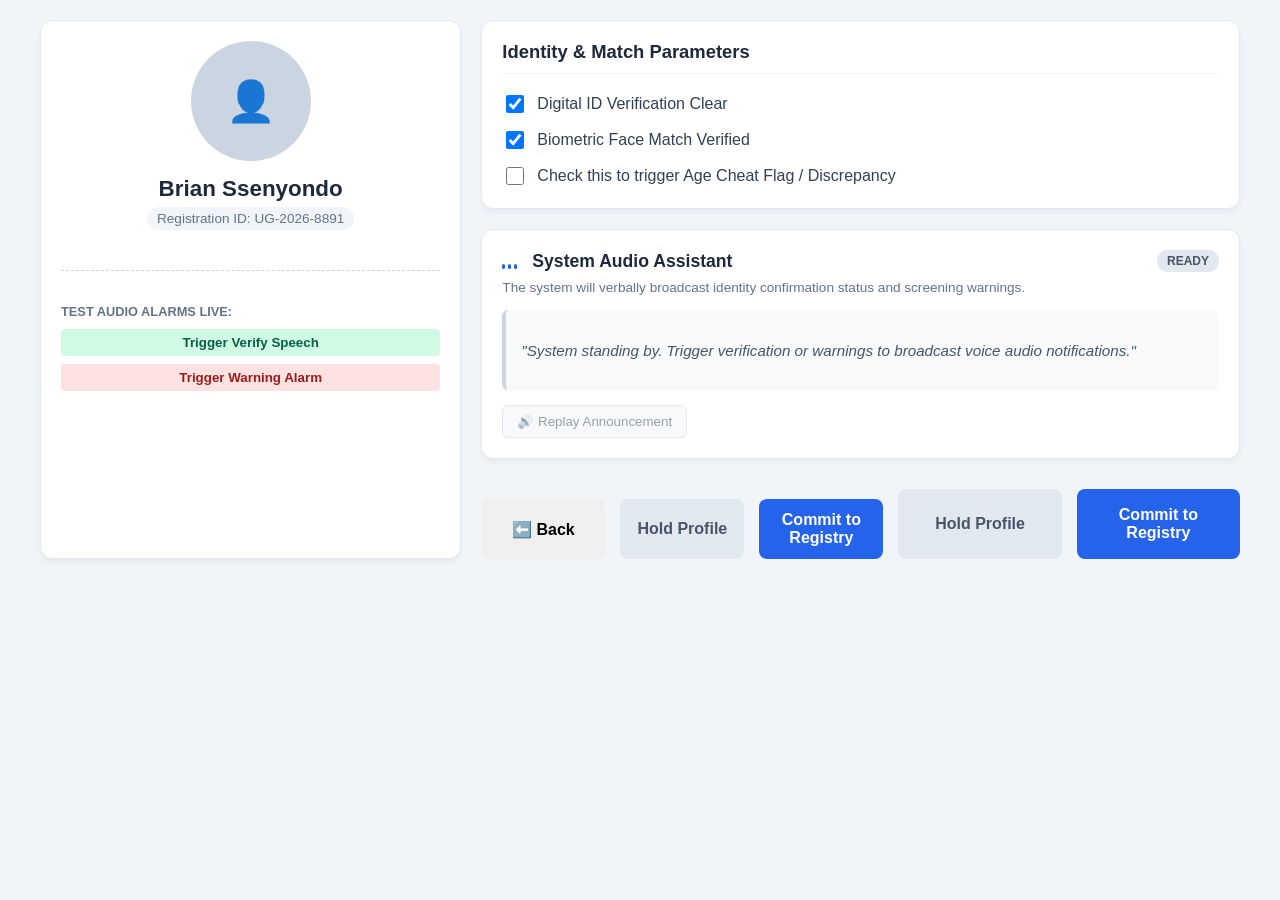
==== commit 98c07e6e: "Update index.html" ====
--- a/index.html
+++ b/index.html
@@ -334,6 +334,14 @@
                 </div>
             </div>
             <div class="form-actions-row">
+                <!-- Form Action Footer -->
+<div class="form-actions-row">
+    <!-- ADD THIS BACK BUTTON LINE HERE -->
+    <button type="button" class="btn-action btn-action-back" onclick="goBackToPreviousPage()">⬅️ Back</button>
+    
+    <button type="button" class="btn-action btn-action-cancel" onclick="alert('Profile processing suspended.')">Hold Profile</button>
+    <button type="button" class="btn-action btn-action-approve" onclick="handleFinalSubmit()">Commit to Registry</button>
+</div>
                 <button type="button" class="btn-action btn-action-cancel" onclick="alert('Profile processing suspended.')">Hold Profile</button>
                 <button type="button" class="btn-action btn-action-approve" onclick="handleFinalSubmit()">Commit to Registry</button>
             </div>
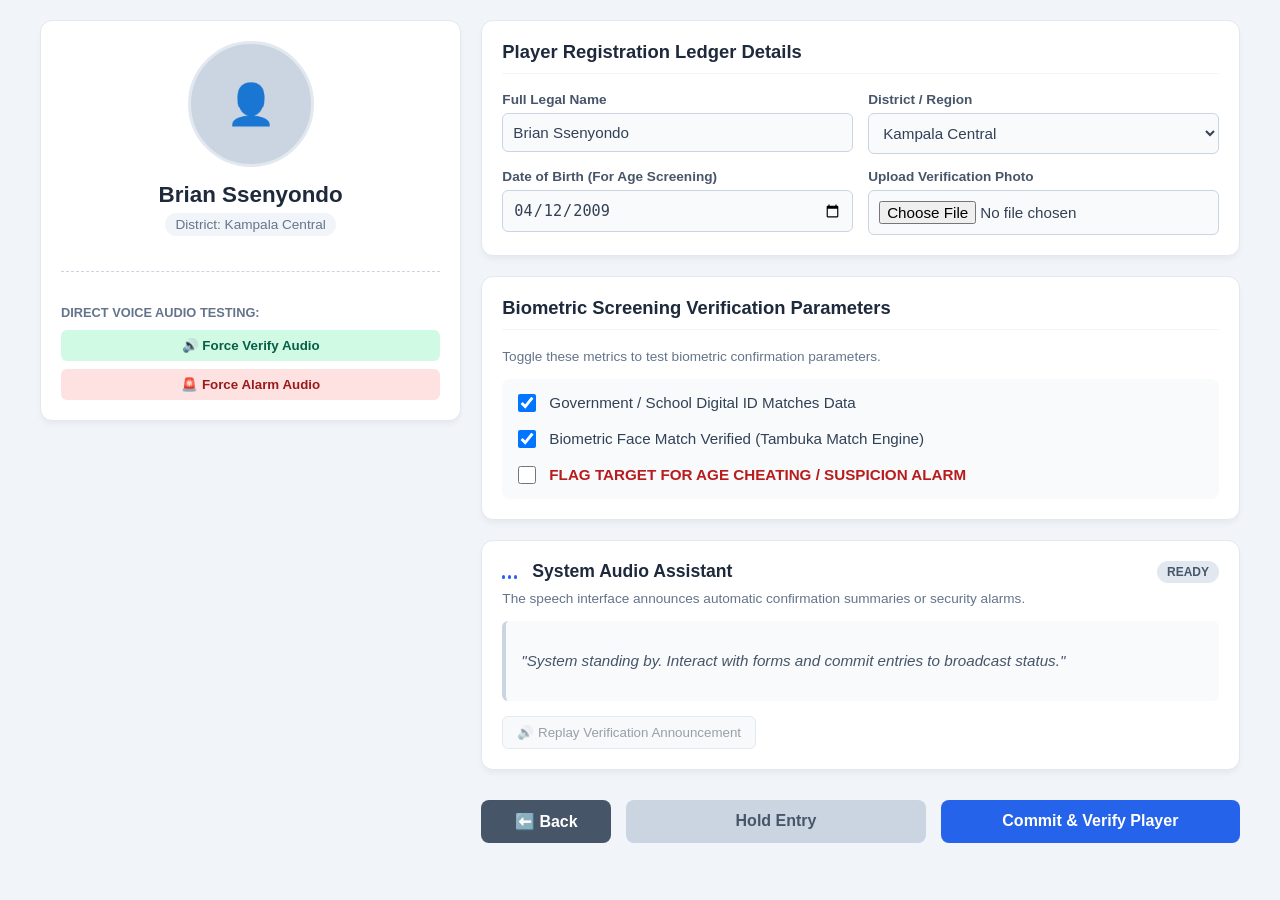
==== commit 6a657795: "Update index.html" ====
--- a/index.html
+++ b/index.html
@@ -3,7 +3,7 @@
 <head>
     <meta charset="UTF-8">
     <meta name="viewport" content="width=device-width, initial-scale=1.0">
-    <title>Screening Platform Dashboard</title>
+    <title>District Screening & Player Registration Platform</title>
     <style>
         /* ========================================== */
         /* GENERAL DASHBOARD LAYOUT & STYLING        */
@@ -34,6 +34,7 @@
             padding: 20px;
             box-shadow: 0 4px 6px -1px rgba(0, 0, 0, 0.05);
             text-align: center;
+            height: fit-content;
         }
 
         .profile-avatar {
@@ -47,6 +48,7 @@
             justify-content: center;
             font-size: 2.5rem;
             color: #64748b;
+            border: 3px solid #e2e8f0;
         }
 
         .dashboard-sidebar h2 {
@@ -64,7 +66,7 @@
             display: inline-block;
         }
 
-        /* Right Side Panel: Main Content Verification */
+        /* Right Side Panel: Main Content Verification & Registration Form */
         .dashboard-main-content {
             flex: 2;
             min-width: 450px;
@@ -89,11 +91,52 @@
             padding-bottom: 10px;
         }
 
+        /* Form Inputs Styling */
+        .form-grid {
+            display: grid;
+            grid-template-columns: 1fr 1fr;
+            gap: 15px;
+            margin-top: 15px;
+        }
+
+        @media (max-width: 600px) {
+            .form-grid { grid-template-columns: 1fr; }
+        }
+
+        .form-group {
+            display: flex;
+            flex-direction: column;
+            gap: 6px;
+        }
+
+        .form-group label {
+            font-size: 0.85rem;
+            font-weight: 600;
+            color: #475569;
+        }
+
+        .form-group input, .form-group select {
+            padding: 10px;
+            border: 1px solid #cbd5e1;
+            border-radius: 6px;
+            font-size: 0.95rem;
+            color: #334155;
+            background-color: #f8fafc;
+        }
+
+        .form-group input:focus, .form-group select:focus {
+            outline: 2px solid #2563eb;
+            background-color: #ffffff;
+        }
+
         .checkbox-group {
             display: flex;
             flex-direction: column;
             gap: 12px;
             margin-top: 15px;
+            background: #f8fafc;
+            padding: 12px;
+            border-radius: 8px;
         }
 
         .checkbox-label {
@@ -102,6 +145,7 @@
             gap: 10px;
             font-weight: 500;
             cursor: pointer;
+            font-size: 0.95rem;
         }
 
         .checkbox-label input {
@@ -110,7 +154,7 @@
             cursor: pointer;
         }
 
-        /* Final Action Buttons */
+        /* Buttons Styling Layout */
         .form-actions-row {
             display: flex;
             gap: 15px;
@@ -126,12 +170,23 @@
             font-size: 1rem;
             cursor: pointer;
             transition: all 0.2s;
+            display: flex;
+            align-items: center;
+            justify-content: center;
+            gap: 8px;
         }
 
         .btn-action-approve { background: #2563eb; color: #ffffff; }
         .btn-action-approve:hover { background: #1d4ed8; }
-        .btn-action-cancel { background: #e2e8f0; color: #475569; }
-        .btn-action-cancel:hover { background: #cbd5e1; }
+        .btn-action-cancel { background: #cbd5e1; color: #475569; }
+        .btn-action-cancel:hover { background: #b91c1c; color: #ffffff; }
+        
+        .btn-action-back { 
+            background: #475569; 
+            color: #ffffff; 
+            max-width: 130px; 
+        }
+        .btn-action-back:hover { background: #334155; }
 
 
         /* ========================================== */
@@ -173,7 +228,6 @@
             border-radius: 20px;
             background: #e2e8f0;
             color: #475569;
-            transition: all 0.2s;
         }
 
         .section-desc {
@@ -191,7 +245,6 @@
             min-height: 50px;
             display: flex;
             align-items: center;
-            transition: all 0.2s;
         }
 
         #spokenTextPreview {
@@ -202,9 +255,7 @@
             line-height: 1.4;
         }
 
-        /* --- Dynamic Voice Result Accent States --- */
-        
-        /* 1. Verified (Success Green Profile) */
+        /* Dynamic Status Accent States */
         .state-verified {
             border-left-width: 5px;
             border-color: #10b981 !important;
@@ -213,7 +264,6 @@
         .state-verified #spokenTextPreview { color: #065f46; font-weight: 500; }
         #voiceStatusBadge.badge-verified { background: #d1fae5; color: #065f46; }
 
-        /* 2. Flagged (Alarm Red Profile) */
         .state-flagged {
             border-left-width: 5px;
             border-color: #ef4444 !important;
@@ -229,7 +279,7 @@
             100% { box-shadow: 0 0 0 0 rgba(239, 68, 68, 0); }
         }
 
-        /* Audio Wave Equalizer Visualizer */
+        /* Equalizer Wave Icon */
         .audio-wave-icon {
             display: flex;
             align-items: flex-end;
@@ -243,16 +293,13 @@
             background-color: #2563eb;
             height: 30%;
             border-radius: 3px;
-            transition: all 0.2s;
         }
 
         .speaking .audio-wave-icon span {
             background-color: #10b981;
             animation: bounce 0.5s ease-in-out infinite alternate;
         }
-        .speaking.voice-alert-active .audio-wave-icon span {
-            background-color: #ef4444;
-        }
+        .speaking.voice-alert-active .audio-wave-icon span { background-color: #ef4444; }
         .speaking .audio-wave-icon span:nth-child(2) { animation-delay: 0.1s; }
         .speaking .audio-wave-icon span:nth-child(3) { animation-delay: 0.2s; }
 
@@ -279,85 +326,150 @@
 </head>
 <body>
 
-    <div class="screening-dashboard-container">
-
-        <div class="dashboard-sidebar">
-            <div class="profile-avatar">👤</div>
-            <h2 id="displayPlayerName">Brian Ssenyondo</h2>
-            <span class="player-id-label">Registration ID: UG-2026-8891</span>
-            
-            <div style="margin-top: 40px; padding-top: 20px; border-top: 1px dashed #cbd5e1; text-align: left;">
-                <p style="font-size: 0.8rem; font-weight: bold; color: #64748b; margin-bottom: 10px;">TEST AUDIO ALARMS LIVE:</p>
-                <button onclick="announceScreeningStatus('verified', 'Brian Ssenyondo')" style="width:100%; margin-bottom:8px; padding:6px; background:#d1fae5; color:#065f46; border:none; border-radius:4px; font-weight:bold; cursor:pointer;">Trigger Verify Speech</button>
-                <button onclick="announceScreeningStatus('flagged', 'Brian Ssenyondo')" style="width:100%; padding:6px; background:#fee2e2; color:#991b1b; border:none; border-radius:4px; font-weight:bold; cursor:pointer;">Trigger Warning Alarm</button>
+    <!-- Main Registration & Screening Form Wrapper -->
+    <form id="playerScreeningForm" onsubmit="event.preventDefault(); handleFinalSubmit();">
+        
+        <div class="screening-dashboard-container">
+
+            <!-- ========================================== -->
+            <!-- LEFT PANEL: PLAYER AVATAR & QUICK CONTROLS -->
+            <!-- ========================================== -->
+            <div class="dashboard-sidebar">
+                <div class="profile-avatar" id="avatarBox">👤</div>
+                <h2 id="displayPlayerName">New Participant</h2>
+                <span class="player-id-label" id="displayPlayerDistrict">District Registry Terminal</span>
+                
+                <div style="margin-top: 35px; padding-top: 20px; border-top: 1px dashed #cbd5e1; text-align: left;">
+                    <p style="font-size: 0.8rem; font-weight: bold; color: #64748b; margin-bottom: 10px;">DIRECT VOICE AUDIO TESTING:</p>
+                    <button type="button" onclick="testVoiceAlert('verified')" style="width:100%; margin-bottom:8px; padding:8px; background:#d1fae5; color:#065f46; border:none; border-radius:6px; font-weight:bold; cursor:pointer;">🔊 Force Verify Audio</button>
+                    <button type="button" onclick="testVoiceAlert('flagged')" style="width:100%; padding:8px; background:#fee2e2; color:#991b1b; border:none; border-radius:6px; font-weight:bold; cursor:pointer;">🚨 Force Alarm Audio</button>
+                </div>
+            </div>
+
+            <!-- ========================================== -->
+            <!-- RIGHT PANEL: PRIMARY REGISTRATION FORM     -->
+            <!-- ========================================== -->
+            <div class="dashboard-main-content">
+                
+                <!-- Player Details Card Sections -->
+                <div class="verification-step-card">
+                    <h3>Player Registration Ledger Details</h3>
+                    
+                    <div class="form-grid">
+                        <div class="form-group">
+                            <label for="playerNameInput">Full Legal Name</label>
+                            <input type="text" id="playerNameInput" placeholder="Enter Full Name" value="Brian Ssenyondo" oninput="syncFormText()" required>
+                        </div>
+                        <div class="form-group">
+                            <label for="playerDistrictInput">District / Region</label>
+                            <select id="playerDistrictInput" onchange="syncFormText()">
+                                <option value="Kampala Central">Kampala Central</option>
+                                <option value="Wakiso District">Wakiso District</option>
+                                <option value="Gulu City">Gulu City</option>
+                                <option value="Mbarara District">Mbarara District</option>
+                            </select>
+                        </div>
+                        <div class="form-group">
+                            <label for="playerDOB">Date of Birth (For Age Screening)</label>
+                            <input type="date" id="playerDOB" value="2009-04-12" required>
+                        </div>
+                        <div class="form-group">
+                            <label for="playerPhotoFile">Upload Verification Photo</label>
+                            <input type="file" id="playerPhotoFile" accept="image/*">
+                        </div>
+                    </div>
+                </div>
+
+                <!-- Live Screening Integrations Checklist -->
+                <div class="verification-step-card">
+                    <h3>Biometric Screening Verification Parameters</h3>
+                    <p class="section-desc">Toggle these metrics to test biometric confirmation parameters.</p>
+                    
+                    <div class="checkbox-group">
+                        <label class="checkbox-label">
+                            <input type="checkbox" id="digitalIdCheck" checked> Government / School Digital ID Matches Data
+                        </label>
+                        <label class="checkbox-label">
+                            <input type="checkbox" id="biometricFaceCheck" checked> Biometric Face Match Verified (Tambuka Match Engine)
+                        </label>
+                        <label class="checkbox-label" style="color: #b91c1c; font-weight: 600;">
+                            <input type="checkbox" id="ageCheatCheck"> FLAG TARGET FOR AGE CHEATING / SUSPICION ALARM
+                        </label>
+                    </div>
+                </div>
+
+                <!-- ======================================================== -->
+                <!-- DYNAMIC SYSTEM AUDIO ASSISTANT ENGINE VIEW               -->
+                <!-- ======================================================== -->
+                <div class="voice-status-container" id="voiceStatusBox">
+                    <div class="voice-header">
+                        <div class="voice-title-row">
+                            <div class="audio-wave-icon" id="waveIcon">
+                                <span></span><span></span><span></span>
+                            </div>
+                            <h3>System Audio Assistant</h3>
+                        </div>
+                        <span class="status-badge" id="voiceStatusBadge">Ready</span>
+                    </div>
+                    
+                    <p class="section-desc">The speech interface announces automatic confirmation summaries or security alarms.</p>
+                    
+                    <div class="status-announcement-box" id="announcementBox">
+                        <p id="spokenTextPreview">"System standing by. Interact with forms and commit entries to broadcast status."</p>
+                    </div>
+
+                    <div class="controls-row">
+                        <button type="button" id="replayVoiceBtn" class="btn-replay" disabled>
+                            🔊 Replay Verification Announcement
+                        </button>
+                    </div>
+                </div>
+                <!-- ======================================================== -->
+
+                <!-- Footer Operational Actions -->
+                <div class="form-actions-row">
+                    <button type="button" class="btn-action btn-action-back" onclick="goBackToPreviousPage()">⬅️ Back</button>
+                    <button type="button" class="btn-action btn-action-cancel" onclick="handleHold()">Hold Entry</button>
+                    <button type="submit" class="btn-action btn-action-approve">Commit & Verify Player</button>
+                </div>
+
             </div>
         </div>
-
-        <div class="dashboard-main-content">
-            
-            <div class="verification-step-card">
-                <h3>Identity & Match Parameters</h3>
-                <div class="checkbox-group">
-                    <label class="checkbox-label">
-                        <input type="checkbox" checked> Digital ID Verification Clear
-                    </label>
-                    <label class="checkbox-label">
-                        <input type="checkbox" checked> Biometric Face Match Verified
-                    </label>
-                    <label class="checkbox-label">
-                        <input type="checkbox" id="ageCheatCheck"> Check this to trigger Age Cheat Flag / Discrepancy
-                    </label>
-                </div>
-            </div>
-
-            <div class="voice-status-container" id="voiceStatusBox">
-                <div class="voice-header">
-                    <div class="voice-title-row">
-                        <div class="audio-wave-icon" id="waveIcon">
-                            <span></span><span></span><span></span>
-                        </div>
-                        <h3>System Audio Assistant</h3>
-                    </div>
-                    <span class="status-badge" id="voiceStatusBadge">Ready</span>
-                </div>
-                
-                <p class="section-desc">The system will verbally broadcast identity confirmation status and screening warnings.</p>
-                
-                <div class="status-announcement-box" id="announcementBox">
-                    <p id="spokenTextPreview">"System standing by. Trigger verification or warnings to broadcast voice audio notifications."</p>
-                </div>
-
-                <div class="controls-row">
-                    <button type="button" id="replayVoiceBtn" class="btn-replay" disabled>
-                        🔊 Replay Announcement
-                    </button>
-                </div>
-            </div>
-            <div class="form-actions-row">
-                <!-- Form Action Footer -->
-<div class="form-actions-row">
-    <!-- ADD THIS BACK BUTTON LINE HERE -->
-    <button type="button" class="btn-action btn-action-back" onclick="goBackToPreviousPage()">⬅️ Back</button>
-    
-    <button type="button" class="btn-action btn-action-cancel" onclick="alert('Profile processing suspended.')">Hold Profile</button>
-    <button type="button" class="btn-action btn-action-approve" onclick="handleFinalSubmit()">Commit to Registry</button>
-</div>
-                <button type="button" class="btn-action btn-action-cancel" onclick="alert('Profile processing suspended.')">Hold Profile</button>
-                <button type="button" class="btn-action btn-action-approve" onclick="handleFinalSubmit()">Commit to Registry</button>
-            </div>
-
-        </div>
-    </div>
-
+    </form>
+
+    <!-- ========================================== -->
+    <!-- JAVASCRIPT SYSTEM ENGINE MODULES           -->
+    <!-- ========================================== -->
     <script>
         let lastSpokenText = "";
 
+        // Keeps left sidebar information updated dynamically when typing in form inputs
+        function syncFormText() {
+            const nameInput = document.getElementById('playerNameInput').value;
+            const districtInput = document.getElementById('playerDistrictInput').value;
+            
+            document.getElementById('displayPlayerName').textContent = nameInput ? nameInput : "New Participant";
+            document.getElementById('displayPlayerDistrict').textContent = "District: " + districtInput;
+        }
+
+        // Initialize sync values right on load
+        syncFormText();
+
         /**
-         * System Speech Synthesis Engine
-         * Generates dynamic automated voice feedback alerts based on verification codes
+         * Navigation Controller
+         * Returns the administrator cleanly to the previous screening queue ledger
+         */
+        function goBackToPreviousPage() {
+            window.history.back();
+            // Alternatively, uncomment below to point to a specific file:
+            // window.location.href = "dashboard.html";
+        }
+
+        /**
+         * Web Speech Synthesis Engine Voice Output Broadcaster
          */
         function announceScreeningStatus(statusType, playerName) {
-            // Cancel active processing lines to resolve overlapping audio streams
+            // Cancel lingering speech lines to prevent voice queue overlaps
             window.speechSynthesis.cancel();
 
             const textPreview = document.getElementById('spokenTextPreview');
@@ -368,70 +480,76 @@
 
             let message = "";
 
-            // Flush old accent classes
             statusBox.classList.remove('state-verified', 'state-flagged');
             badge.classList.remove('badge-verified', 'badge-flagged');
             container.classList.remove('voice-alert-active');
 
-            // 1. Compile System Voice Scripts
             if (statusType === 'verified') {
                 message = `Access Granted. Player ${playerName} has been successfully verified. Eligibility cleared.`;
-                
                 statusBox.classList.add('state-verified');
                 badge.classList.add('badge-verified');
                 badge.textContent = "VERIFIED";
-                
             } else if (statusType === 'flagged') {
                 message = `Warning. Alarm triggered. Player ${playerName} has been flagged for profile discrepancies. Review documents immediately.`;
-                
                 statusBox.classList.add('state-flagged');
                 badge.classList.add('badge-flagged');
                 badge.textContent = "WARNING ALARM";
                 container.classList.add('voice-alert-active');
+            } else if (statusType === 'hold') {
+                message = `Screening Paused. Registration entry for ${playerName} is placed on temporary hold.`;
+                badge.textContent = "HOLD";
             }
 
             lastSpokenText = message;
             textPreview.textContent = `"${message}"`;
             replayBtn.disabled = false;
 
-            // 2. Load and Speak Utterance
+            // Generate Voice Output
             const speechUtterance = new SpeechSynthesisUtterance(message);
-            speechUtterance.rate = 0.95; // Slightly measured pace for better field environment clarity
+            speechUtterance.rate = 0.95; // Steady pitch rate optimized for clear stadium/field screening audits
             speechUtterance.pitch = 1.0;
             
-            speechUtterance.onstart = () => {
-                container.classList.add('speaking');
-            };
-            speechUtterance.onend = () => {
-                container.classList.remove('speaking');
-            };
+            speechUtterance.onstart = () => container.classList.add('speaking');
+            speechUtterance.onend = () => container.classList.remove('speaking');
 
             window.speechSynthesis.speak(speechUtterance);
         }
 
-        // Connect the Voice Replay Utility Button
+        // Dedicated testing utility hooks
+        function testVoiceAlert(type) {
+            const name = document.getElementById('playerNameInput').value || "Unknown Player";
+            announceScreeningStatus(type, name);
+        }
+
+        // Replay button interface trigger
         document.getElementById('replayVoiceBtn').addEventListener('click', () => {
             if (lastSpokenText) {
                 const replayUtterance = new SpeechSynthesisUtterance(lastSpokenText);
                 const container = document.getElementById('voiceStatusBox');
                 replayUtterance.rate = 0.95;
-                
                 replayUtterance.onstart = () => container.classList.add('speaking');
                 replayUtterance.onend = () => container.classList.remove('speaking');
                 window.speechSynthesis.speak(replayUtterance);
             }
         });
 
-        // Simulates clicking the final Save button based on your rules
+        // Triggered upon pressing the final 'Commit & Verify Player' form button
         function handleFinalSubmit() {
-            const name = document.getElementById('displayPlayerName').textContent;
-            const hasAgeCheat = document.getElementById('ageCheatCheck').checked;
-
-            if (hasAgeCheat) {
+            const name = document.getElementById('playerNameInput').value || "New Player";
+            const ageCheatChecked = document.getElementById('ageCheatCheck').checked;
+
+            if (ageCheatChecked) {
                 announceScreeningStatus('flagged', name);
             } else {
                 announceScreeningStatus('verified', name);
+                alert("Database Update: Entry saved into registration registry ledger.");
             }
+        }
+
+        // Triggered upon clicking the grey 'Hold Entry' button
+        function handleHold() {
+            const name = document.getElementById('playerNameInput').value || "New Player";
+            announceScreeningStatus('hold', name);
         }
     </script>
 </body>
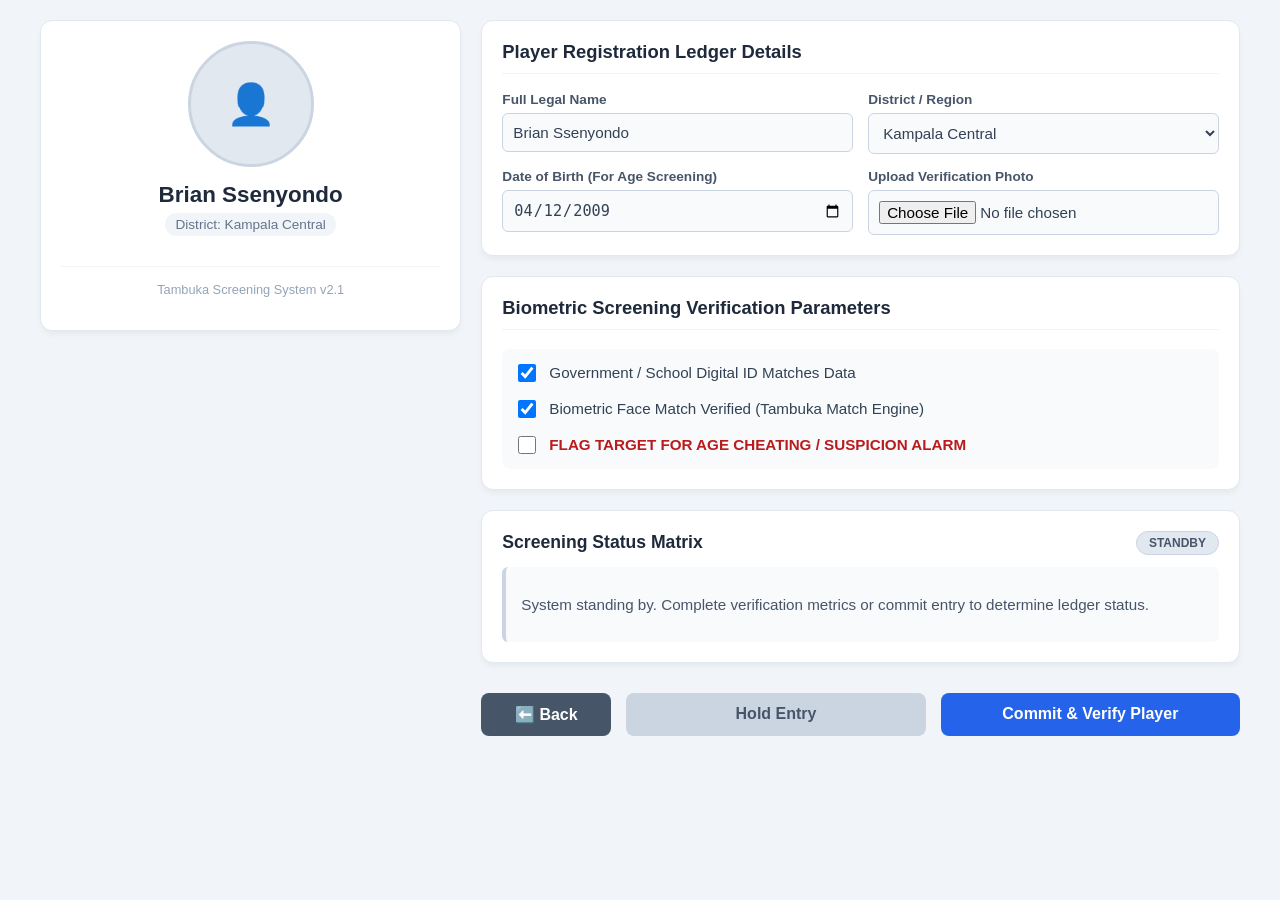
==== commit a43c7836: "Update index.html" ====
--- a/index.html
+++ b/index.html
@@ -41,14 +41,14 @@
             width: 120px;
             height: 120px;
             border-radius: 50%;
-            background-color: #cbd5e1;
+            background-color: #e2e8f0;
             margin: 0 auto 15px auto;
             display: flex;
             align-items: center;
             justify-content: center;
             font-size: 2.5rem;
             color: #64748b;
-            border: 3px solid #e2e8f0;
+            border: 3px solid #cbd5e1;
         }
 
         .dashboard-sidebar h2 {
@@ -179,7 +179,7 @@
         .btn-action-approve { background: #2563eb; color: #ffffff; }
         .btn-action-approve:hover { background: #1d4ed8; }
         .btn-action-cancel { background: #cbd5e1; color: #475569; }
-        .btn-action-cancel:hover { background: #b91c1c; color: #ffffff; }
+        .btn-action-cancel:hover { background: #64748b; }
         
         .btn-action-back { 
             background: #475569; 
@@ -190,9 +190,9 @@
 
 
         /* ========================================== */
-        /* AUTOMATED VOICE STATUS ENGINE STYLING      */
+        /* VISUAL SCREENING STATUS DISPLAY STYLING    */
         /* ========================================== */
-        .voice-status-container {
+        .status-display-container {
             background: #ffffff;
             border: 1px solid #e2e8f0;
             border-radius: 12px;
@@ -201,20 +201,14 @@
             transition: all 0.3s ease;
         }
 
-        .voice-header {
+        .status-display-header {
             display: flex;
             justify-content: space-between;
             align-items: center;
-            margin-bottom: 8px;
-        }
-
-        .voice-title-row {
-            display: flex;
-            align-items: center;
-            gap: 10px;
-        }
-
-        .voice-status-container h3 {
+            margin-bottom: 12px;
+        }
+
+        .status-display-container h3 {
             margin: 0;
             color: #1e293b;
             font-size: 1.1rem;
@@ -224,134 +218,74 @@
             font-size: 0.75rem;
             font-weight: 700;
             text-transform: uppercase;
-            padding: 4px 10px;
+            padding: 4px 12px;
             border-radius: 20px;
             background: #e2e8f0;
             color: #475569;
-        }
-
-        .section-desc {
-            font-size: 0.85rem;
-            color: #64748b;
-            margin: 0 0 15px 0;
-        }
-
-        .status-announcement-box {
+            border: 1px solid #cbd5e1;
+        }
+
+        .status-msg-box {
             background: #f8fafc;
             border-left: 4px solid #cbd5e1;
             border-radius: 6px;
             padding: 15px;
-            margin: 15px 0;
-            min-height: 50px;
+            min-height: 45px;
             display: flex;
             align-items: center;
-        }
-
-        #spokenTextPreview {
-            margin: 0;
-            font-style: italic;
+            font-weight: 500;
             font-size: 0.95rem;
             color: #475569;
-            line-height: 1.4;
-        }
-
-        /* Dynamic Status Accent States */
-        .state-verified {
-            border-left-width: 5px;
-            border-color: #10b981 !important;
-            background-color: #ecfdf5 !important;
-        }
-        .state-verified #spokenTextPreview { color: #065f46; font-weight: 500; }
-        #voiceStatusBadge.badge-verified { background: #d1fae5; color: #065f46; }
-
-        .state-flagged {
-            border-left-width: 5px;
-            border-color: #ef4444 !important;
-            background-color: #fef2f2 !important;
-            animation: alarmGlow 1.5s infinite;
-        }
-        .state-flagged #spokenTextPreview { color: #991b1b; font-weight: bold; }
-        #voiceStatusBadge.badge-flagged { background: #fee2e2; color: #991b1b; }
-
-        @keyframes alarmGlow {
+        }
+
+        /* Visual Alert State Modifiers */
+        .panel-verified {
+            border-color: #10b981;
+            background: #f0fdf4;
+        }
+        .panel-verified .status-badge { background: #d1fae5; color: #065f46; border-color: #10b981; }
+        .panel-verified .status-msg-box { background: #ffffff; border-color: #10b981; color: #065f46; }
+
+        .panel-flagged {
+            border-color: #ef4444;
+            background: #fef2f2;
+            animation: panelGlow 1.5s infinite;
+        }
+        .panel-flagged .status-badge { background: #fee2e2; color: #991b1b; border-color: #ef4444; }
+        .panel-flagged .status-msg-box { background: #ffffff; border-color: #ef4444; color: #991b1b; }
+
+        .panel-hold {
+            border-color: #f59e0b;
+            background: #fffbeb;
+        }
+        .panel-hold .status-badge { background: #fef3c7; color: #92400e; border-color: #f59e0b; }
+        .panel-hold .status-msg-box { background: #ffffff; border-color: #f59e0b; color: #92400e; }
+
+        @keyframes panelGlow {
             0% { box-shadow: 0 0 0 0 rgba(239, 68, 68, 0.2); }
             70% { box-shadow: 0 0 0 8px rgba(239, 68, 68, 0); }
             100% { box-shadow: 0 0 0 0 rgba(239, 68, 68, 0); }
         }
-
-        /* Equalizer Wave Icon */
-        .audio-wave-icon {
-            display: flex;
-            align-items: flex-end;
-            gap: 3px;
-            width: 20px;
-            height: 15px;
-        }
-        
-        .audio-wave-icon span {
-            width: 3px;
-            background-color: #2563eb;
-            height: 30%;
-            border-radius: 3px;
-        }
-
-        .speaking .audio-wave-icon span {
-            background-color: #10b981;
-            animation: bounce 0.5s ease-in-out infinite alternate;
-        }
-        .speaking.voice-alert-active .audio-wave-icon span { background-color: #ef4444; }
-        .speaking .audio-wave-icon span:nth-child(2) { animation-delay: 0.1s; }
-        .speaking .audio-wave-icon span:nth-child(3) { animation-delay: 0.2s; }
-
-        @keyframes bounce {
-            0% { height: 30%; }
-            100% { height: 100%; }
-        }
-
-        .btn-replay {
-            background: #f1f5f9;
-            color: #334155;
-            border: 1px solid #cbd5e1;
-            border-radius: 6px;
-            padding: 8px 14px;
-            font-weight: 500;
-            cursor: pointer;
-            display: inline-flex;
-            align-items: center;
-            gap: 6px;
-        }
-        .btn-replay:hover:not(:disabled) { background: #e2e8f0; }
-        .btn-replay:disabled { opacity: 0.5; cursor: not-allowed; }
     </style>
 </head>
 <body>
 
-    <!-- Main Registration & Screening Form Wrapper -->
     <form id="playerScreeningForm" onsubmit="event.preventDefault(); handleFinalSubmit();">
         
         <div class="screening-dashboard-container">
 
-            <!-- ========================================== -->
-            <!-- LEFT PANEL: PLAYER AVATAR & QUICK CONTROLS -->
-            <!-- ========================================== -->
             <div class="dashboard-sidebar">
                 <div class="profile-avatar" id="avatarBox">👤</div>
                 <h2 id="displayPlayerName">New Participant</h2>
                 <span class="player-id-label" id="displayPlayerDistrict">District Registry Terminal</span>
                 
-                <div style="margin-top: 35px; padding-top: 20px; border-top: 1px dashed #cbd5e1; text-align: left;">
-                    <p style="font-size: 0.8rem; font-weight: bold; color: #64748b; margin-bottom: 10px;">DIRECT VOICE AUDIO TESTING:</p>
-                    <button type="button" onclick="testVoiceAlert('verified')" style="width:100%; margin-bottom:8px; padding:8px; background:#d1fae5; color:#065f46; border:none; border-radius:6px; font-weight:bold; cursor:pointer;">🔊 Force Verify Audio</button>
-                    <button type="button" onclick="testVoiceAlert('flagged')" style="width:100%; padding:8px; background:#fee2e2; color:#991b1b; border:none; border-radius:6px; font-weight:bold; cursor:pointer;">🚨 Force Alarm Audio</button>
-                </div>
+                <p style="font-size: 0.8rem; margin-top: 30px; color: #94a3b8; border-top: 1px solid #f1f5f9; padding-top: 15px;">
+                    Tambuka Screening System v2.1
+                </p>
             </div>
 
-            <!-- ========================================== -->
-            <!-- RIGHT PANEL: PRIMARY REGISTRATION FORM     -->
-            <!-- ========================================== -->
             <div class="dashboard-main-content">
                 
-                <!-- Player Details Card Sections -->
                 <div class="verification-step-card">
                     <h3>Player Registration Ledger Details</h3>
                     
@@ -380,10 +314,8 @@
                     </div>
                 </div>
 
-                <!-- Live Screening Integrations Checklist -->
                 <div class="verification-step-card">
                     <h3>Biometric Screening Verification Parameters</h3>
-                    <p class="section-desc">Toggle these metrics to test biometric confirmation parameters.</p>
                     
                     <div class="checkbox-group">
                         <label class="checkbox-label">
@@ -398,35 +330,16 @@
                     </div>
                 </div>
 
-                <!-- ======================================================== -->
-                <!-- DYNAMIC SYSTEM AUDIO ASSISTANT ENGINE VIEW               -->
-                <!-- ======================================================== -->
-                <div class="voice-status-container" id="voiceStatusBox">
-                    <div class="voice-header">
-                        <div class="voice-title-row">
-                            <div class="audio-wave-icon" id="waveIcon">
-                                <span></span><span></span><span></span>
-                            </div>
-                            <h3>System Audio Assistant</h3>
-                        </div>
-                        <span class="status-badge" id="voiceStatusBadge">Ready</span>
+                <div class="status-display-container" id="statusDisplayPanel">
+                    <div class="status-display-header">
+                        <h3>Screening Status Matrix</h3>
+                        <span class="status-badge" id="panelBadge">STANDBY</span>
                     </div>
                     
-                    <p class="section-desc">The speech interface announces automatic confirmation summaries or security alarms.</p>
-                    
-                    <div class="status-announcement-box" id="announcementBox">
-                        <p id="spokenTextPreview">"System standing by. Interact with forms and commit entries to broadcast status."</p>
-                    </div>
-
-                    <div class="controls-row">
-                        <button type="button" id="replayVoiceBtn" class="btn-replay" disabled>
-                            🔊 Replay Verification Announcement
-                        </button>
+                    <div class="status-msg-box" id="panelMsgBox">
+                        System standing by. Complete verification metrics or commit entry to determine ledger status.
                     </div>
                 </div>
-                <!-- ======================================================== -->
-
-                <!-- Footer Operational Actions -->
                 <div class="form-actions-row">
                     <button type="button" class="btn-action btn-action-back" onclick="goBackToPreviousPage()">⬅️ Back</button>
                     <button type="button" class="btn-action btn-action-cancel" onclick="handleHold()">Hold Entry</button>
@@ -437,13 +350,8 @@
         </div>
     </form>
 
-    <!-- ========================================== -->
-    <!-- JAVASCRIPT SYSTEM ENGINE MODULES           -->
-    <!-- ========================================== -->
     <script>
-        let lastSpokenText = "";
-
-        // Keeps left sidebar information updated dynamically when typing in form inputs
+        // Synchronize inputs dynamically to update the sidebar layout card
         function syncFormText() {
             const nameInput = document.getElementById('playerNameInput').value;
             const districtInput = document.getElementById('playerDistrictInput').value;
@@ -452,104 +360,57 @@
             document.getElementById('displayPlayerDistrict').textContent = "District: " + districtInput;
         }
 
-        // Initialize sync values right on load
+        // Initialize display context on page load
         syncFormText();
 
-        /**
-         * Navigation Controller
-         * Returns the administrator cleanly to the previous screening queue ledger
-         */
+        // Dashboard Back Button Router Function 
         function goBackToPreviousPage() {
             window.history.back();
-            // Alternatively, uncomment below to point to a specific file:
-            // window.location.href = "dashboard.html";
         }
 
         /**
-         * Web Speech Synthesis Engine Voice Output Broadcaster
+         * State Machine Updates
+         * Visually changes dashboard cards based on the evaluation result
          */
-        function announceScreeningStatus(statusType, playerName) {
-            // Cancel lingering speech lines to prevent voice queue overlaps
-            window.speechSynthesis.cancel();
-
-            const textPreview = document.getElementById('spokenTextPreview');
-            const statusBox = document.getElementById('announcementBox');
-            const badge = document.getElementById('voiceStatusBadge');
-            const container = document.getElementById('voiceStatusBox');
-            const replayBtn = document.getElementById('replayVoiceBtn');
-
-            let message = "";
-
-            statusBox.classList.remove('state-verified', 'state-flagged');
-            badge.classList.remove('badge-verified', 'badge-flagged');
-            container.classList.remove('voice-alert-active');
-
-            if (statusType === 'verified') {
-                message = `Access Granted. Player ${playerName} has been successfully verified. Eligibility cleared.`;
-                statusBox.classList.add('state-verified');
-                badge.classList.add('badge-verified');
+        function updateVisualPanel(state, message) {
+            const panel = document.getElementById('statusDisplayPanel');
+            const badge = document.getElementById('panelBadge');
+            const msgBox = document.getElementById('panelMsgBox');
+
+            // Reset dynamic modifier classes
+            panel.classList.remove('panel-verified', 'panel-flagged', 'panel-hold');
+
+            if (state === 'verified') {
+                panel.classList.add('panel-verified');
                 badge.textContent = "VERIFIED";
-            } else if (statusType === 'flagged') {
-                message = `Warning. Alarm triggered. Player ${playerName} has been flagged for profile discrepancies. Review documents immediately.`;
-                statusBox.classList.add('state-flagged');
-                badge.classList.add('badge-flagged');
-                badge.textContent = "WARNING ALARM";
-                container.classList.add('voice-alert-active');
-            } else if (statusType === 'hold') {
-                message = `Screening Paused. Registration entry for ${playerName} is placed on temporary hold.`;
-                badge.textContent = "HOLD";
+                msgBox.innerHTML = "✅ " + message;
+            } else if (state === 'flagged') {
+                panel.classList.add('panel-flagged');
+                badge.textContent = "ALERT FLAGGED";
+                msgBox.innerHTML = "🚨 " + message;
+            } else if (state === 'hold') {
+                panel.classList.add('panel-hold');
+                badge.textContent = "ENTRY ON HOLD";
+                msgBox.innerHTML = "⏳ " + message;
             }
-
-            lastSpokenText = message;
-            textPreview.textContent = `"${message}"`;
-            replayBtn.disabled = false;
-
-            // Generate Voice Output
-            const speechUtterance = new SpeechSynthesisUtterance(message);
-            speechUtterance.rate = 0.95; // Steady pitch rate optimized for clear stadium/field screening audits
-            speechUtterance.pitch = 1.0;
-            
-            speechUtterance.onstart = () => container.classList.add('speaking');
-            speechUtterance.onend = () => container.classList.remove('speaking');
-
-            window.speechSynthesis.speak(speechUtterance);
-        }
-
-        // Dedicated testing utility hooks
-        function testVoiceAlert(type) {
-            const name = document.getElementById('playerNameInput').value || "Unknown Player";
-            announceScreeningStatus(type, name);
-        }
-
-        // Replay button interface trigger
-        document.getElementById('replayVoiceBtn').addEventListener('click', () => {
-            if (lastSpokenText) {
-                const replayUtterance = new SpeechSynthesisUtterance(lastSpokenText);
-                const container = document.getElementById('voiceStatusBox');
-                replayUtterance.rate = 0.95;
-                replayUtterance.onstart = () => container.classList.add('speaking');
-                replayUtterance.onend = () => container.classList.remove('speaking');
-                window.speechSynthesis.speak(replayUtterance);
+        }
+
+        // Triggered upon pressing 'Commit & Verify Player'
+        function handleFinalSubmit() {
+            const name = document.getElementById('playerNameInput').value || "Participant";
+            const ageCheatChecked = document.getElementById('ageCheatCheck').checked;
+
+            if (ageCheatChecked) {
+                updateVisualPanel('flagged', `CRITICAL ACCUSATION: Registration for ${name} has been rejected due to age discrepancies or duplicate token indicators.`);
+            } else {
+                updateVisualPanel('verified', `SUCCESS: Entry for ${name} cleared. Data compiled and logged into the secure tournament register.`);
             }
-        });
-
-        // Triggered upon pressing the final 'Commit & Verify Player' form button
-        function handleFinalSubmit() {
-            const name = document.getElementById('playerNameInput').value || "New Player";
-            const ageCheatChecked = document.getElementById('ageCheatCheck').checked;
-
-            if (ageCheatChecked) {
-                announceScreeningStatus('flagged', name);
-            } else {
-                announceScreeningStatus('verified', name);
-                alert("Database Update: Entry saved into registration registry ledger.");
-            }
-        }
-
-        // Triggered upon clicking the grey 'Hold Entry' button
+        }
+
+        // Triggered upon pressing 'Hold Entry'
         function handleHold() {
-            const name = document.getElementById('playerNameInput').value || "New Player";
-            announceScreeningStatus('hold', name);
+            const name = document.getElementById('playerNameInput').value || "Participant";
+            updateVisualPanel('hold', `PENDING: Screening for ${name} suspended. Awaiting additional validation documentation.`);
         }
     </script>
 </body>
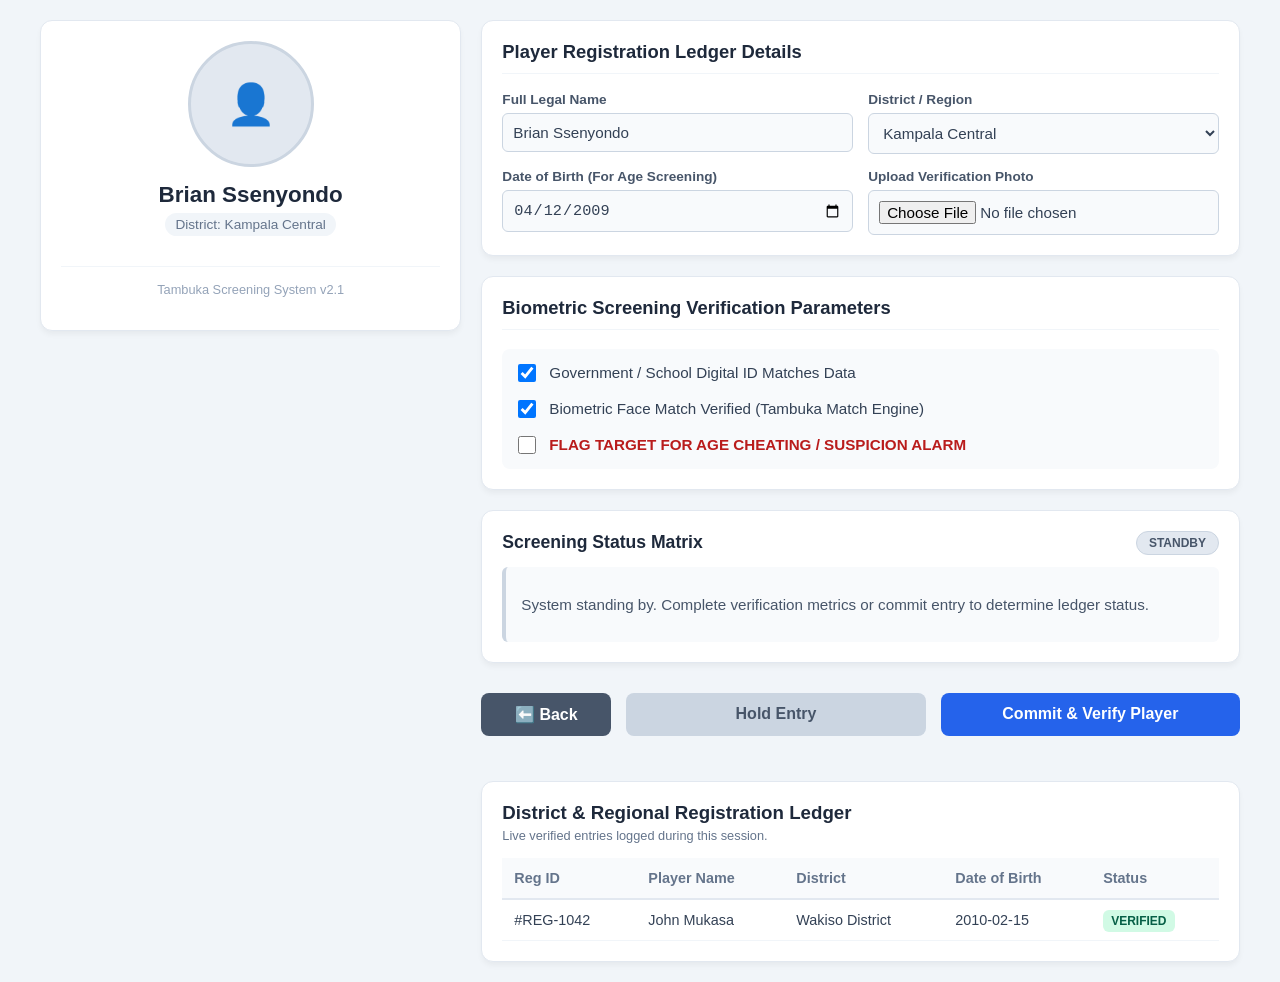
==== commit 76ba68f3: "Update index.html" ====
--- a/index.html
+++ b/index.html
@@ -238,26 +238,15 @@
             color: #475569;
         }
 
-        /* Visual Alert State Modifiers */
-        .panel-verified {
-            border-color: #10b981;
-            background: #f0fdf4;
-        }
+        .panel-verified { border-color: #10b981; background: #f0fdf4; }
         .panel-verified .status-badge { background: #d1fae5; color: #065f46; border-color: #10b981; }
         .panel-verified .status-msg-box { background: #ffffff; border-color: #10b981; color: #065f46; }
 
-        .panel-flagged {
-            border-color: #ef4444;
-            background: #fef2f2;
-            animation: panelGlow 1.5s infinite;
-        }
+        .panel-flagged { border-color: #ef4444; background: #fef2f2; animation: panelGlow 1.5s infinite; }
         .panel-flagged .status-badge { background: #fee2e2; color: #991b1b; border-color: #ef4444; }
         .panel-flagged .status-msg-box { background: #ffffff; border-color: #ef4444; color: #991b1b; }
 
-        .panel-hold {
-            border-color: #f59e0b;
-            background: #fffbeb;
-        }
+        .panel-hold { border-color: #f59e0b; background: #fffbeb; }
         .panel-hold .status-badge { background: #fef3c7; color: #92400e; border-color: #f59e0b; }
         .panel-hold .status-msg-box { background: #ffffff; border-color: #f59e0b; color: #92400e; }
 
@@ -266,6 +255,58 @@
             70% { box-shadow: 0 0 0 8px rgba(239, 68, 68, 0); }
             100% { box-shadow: 0 0 0 0 rgba(239, 68, 68, 0); }
         }
+
+        /* ========================================== */
+        /* NEW: PLAYER REGISTRATION LEDGER TABLE      */
+        /* ========================================== */
+        .ledger-container {
+            width: 100%;
+            background: #ffffff;
+            border: 1px solid #e2e8f0;
+            border-radius: 12px;
+            padding: 20px;
+            box-shadow: 0 4px 6px -1px rgba(0, 0, 0, 0.05);
+            margin-top: 25px;
+            box-sizing: border-box;
+        }
+
+        .ledger-table {
+            width: 100%;
+            border-collapse: collapse;
+            margin-top: 15px;
+            text-align: left;
+            font-size: 0.9rem;
+        }
+
+        .ledger-table th {
+            background-color: #f8fafc;
+            color: #64748b;
+            padding: 12px;
+            border-bottom: 2px solid #e2e8f0;
+            font-weight: 600;
+        }
+
+        .ledger-table td {
+            padding: 12px;
+            border-bottom: 1px solid #f1f5f9;
+            color: #334155;
+        }
+
+        .ledger-table tr:hover {
+            background-color: #f8fafc;
+        }
+
+        /* Table Status Badges */
+        .badge-table {
+            padding: 4px 8px;
+            border-radius: 6px;
+            font-size: 0.75rem;
+            font-weight: 700;
+        }
+        .badge-table-verified { background: #d1fae5; color: #065f46; }
+        .badge-table-flagged { background: #fee2e2; color: #991b1b; }
+        .badge-table-hold { background: #fef3c7; color: #92400e; }
+
     </style>
 </head>
 <body>
@@ -340,18 +381,45 @@
                         System standing by. Complete verification metrics or commit entry to determine ledger status.
                     </div>
                 </div>
+
                 <div class="form-actions-row">
                     <button type="button" class="btn-action btn-action-back" onclick="goBackToPreviousPage()">⬅️ Back</button>
                     <button type="button" class="btn-action btn-action-cancel" onclick="handleHold()">Hold Entry</button>
                     <button type="submit" class="btn-action btn-action-approve">Commit & Verify Player</button>
                 </div>
 
-            </div>
+                <div class="ledger-container">
+                    <h3 style="margin: 0; color: #1e293b;">District & Regional Registration Ledger</h3>
+                    <p style="font-size: 0.8rem; color: #64748b; margin: 4px 0 15px 0;">Live verified entries logged during this session.</p>
+                    
+                    <table class="ledger-table">
+                        <thead>
+                            <tr>
+                                <th>Reg ID</th>
+                                <th>Player Name</th>
+                                <th>District</th>
+                                <th>Date of Birth</th>
+                                <th>Status</th>
+                            </tr>
+                        </thead>
+                        <tbody id="ledgerTableBody">
+                            <tr>
+                                <td>#REG-1042</td>
+                                <td>John Mukasa</td>
+                                <td>Wakiso District</td>
+                                <td>2010-02-15</td>
+                                <td><span class="badge-table badge-table-verified">VERIFIED</span></td>
+                            </tr>
+                        </tbody>
+                    </table>
+                </div>
+                </div>
         </div>
     </form>
 
     <script>
-        // Synchronize inputs dynamically to update the sidebar layout card
+        let registrationCounter = 5021; // Seed counter for generating dynamic application IDs
+
         function syncFormText() {
             const nameInput = document.getElementById('playerNameInput').value;
             const districtInput = document.getElementById('playerDistrictInput').value;
@@ -360,24 +428,17 @@
             document.getElementById('displayPlayerDistrict').textContent = "District: " + districtInput;
         }
 
-        // Initialize display context on page load
         syncFormText();
 
-        // Dashboard Back Button Router Function 
         function goBackToPreviousPage() {
             window.history.back();
         }
 
-        /**
-         * State Machine Updates
-         * Visually changes dashboard cards based on the evaluation result
-         */
         function updateVisualPanel(state, message) {
             const panel = document.getElementById('statusDisplayPanel');
             const badge = document.getElementById('panelBadge');
             const msgBox = document.getElementById('panelMsgBox');
 
-            // Reset dynamic modifier classes
             panel.classList.remove('panel-verified', 'panel-flagged', 'panel-hold');
 
             if (state === 'verified') {
@@ -395,22 +456,52 @@
             }
         }
 
-        // Triggered upon pressing 'Commit & Verify Player'
+        // Adds the current form details into the live Ledger HTML Table rows instantly
+        function addPlayerToTableLedger(name, district, dob, status) {
+            const tbody = document.getElementById('ledgerTableBody');
+            const newRow = document.createElement('tr');
+            
+            let statusBadgeHTML = '';
+            if(status === 'VERIFIED') statusBadgeHTML = `<span class="badge-table badge-table-verified">VERIFIED</span>`;
+            if(status === 'FLAGGED') statusBadgeHTML = `<span class="badge-table badge-table-flagged">FLAGGED</span>`;
+            if(status === 'HOLD') statusBadgeHTML = `<span class="badge-table badge-table-hold">HOLD</span>`;
+
+            registrationCounter++; // Generate new sequential ID
+
+            newRow.innerHTML = `
+                <td>#REG-${registrationCounter}</td>
+                <td><strong>${name}</strong></td>
+                <td>${district}</td>
+                <td>${dob}</td>
+                <td>${statusBadgeHTML}</td>
+            `;
+            
+            // Insert newest items directly at the top of the ledger table body
+            tbody.insertBefore(newRow, tbody.firstChild);
+        }
+
         function handleFinalSubmit() {
             const name = document.getElementById('playerNameInput').value || "Participant";
+            const district = document.getElementById('playerDistrictInput').value;
+            const dob = document.getElementById('playerDOB').value || "N/A";
             const ageCheatChecked = document.getElementById('ageCheatCheck').checked;
 
             if (ageCheatChecked) {
-                updateVisualPanel('flagged', `CRITICAL ACCUSATION: Registration for ${name} has been rejected due to age discrepancies or duplicate token indicators.`);
+                updateVisualPanel('flagged', `CRITICAL ACCUSATION: Registration for ${name} has been rejected due to age discrepancies.`);
+                addPlayerToTableLedger(name, district, dob, 'FLAGGED');
             } else {
-                updateVisualPanel('verified', `SUCCESS: Entry for ${name} cleared. Data compiled and logged into the secure tournament register.`);
+                updateVisualPanel('verified', `SUCCESS: Entry for ${name} cleared. Data compiled and logged.`);
+                addPlayerToTableLedger(name, district, dob, 'VERIFIED');
             }
         }
 
-        // Triggered upon pressing 'Hold Entry'
         function handleHold() {
             const name = document.getElementById('playerNameInput').value || "Participant";
-            updateVisualPanel('hold', `PENDING: Screening for ${name} suspended. Awaiting additional validation documentation.`);
+            const district = document.getElementById('playerDistrictInput').value;
+            const dob = document.getElementById('playerDOB').value || "N/A";
+            
+            updateVisualPanel('hold', `PENDING: Screening for ${name} suspended.`);
+            addPlayerToTableLedger(name, district, dob, 'HOLD');
         }
     </script>
 </body>
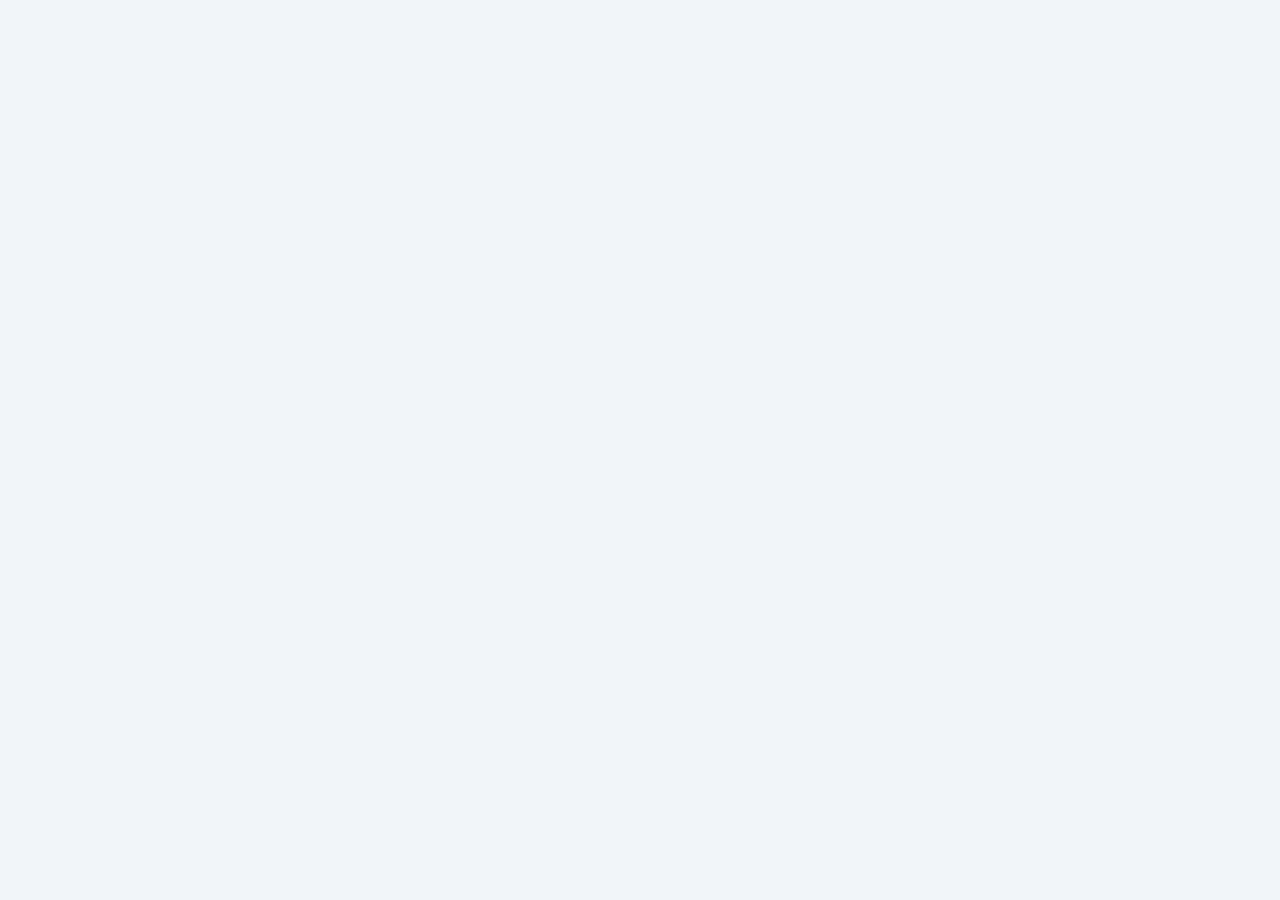
==== commit cc2ffb66: "Update index.html" ====
--- a/index.html
+++ b/index.html
@@ -188,7 +188,6 @@
         }
         .btn-action-back:hover { background: #334155; }
 
-
         /* ========================================== */
         /* VISUAL SCREENING STATUS DISPLAY STYLING    */
         /* ========================================== */
@@ -233,276 +232,4 @@
             min-height: 45px;
             display: flex;
             align-items: center;
-            font-weight: 500;
-            font-size: 0.95rem;
-            color: #475569;
-        }
-
-        .panel-verified { border-color: #10b981; background: #f0fdf4; }
-        .panel-verified .status-badge { background: #d1fae5; color: #065f46; border-color: #10b981; }
-        .panel-verified .status-msg-box { background: #ffffff; border-color: #10b981; color: #065f46; }
-
-        .panel-flagged { border-color: #ef4444; background: #fef2f2; animation: panelGlow 1.5s infinite; }
-        .panel-flagged .status-badge { background: #fee2e2; color: #991b1b; border-color: #ef4444; }
-        .panel-flagged .status-msg-box { background: #ffffff; border-color: #ef4444; color: #991b1b; }
-
-        .panel-hold { border-color: #f59e0b; background: #fffbeb; }
-        .panel-hold .status-badge { background: #fef3c7; color: #92400e; border-color: #f59e0b; }
-        .panel-hold .status-msg-box { background: #ffffff; border-color: #f59e0b; color: #92400e; }
-
-        @keyframes panelGlow {
-            0% { box-shadow: 0 0 0 0 rgba(239, 68, 68, 0.2); }
-            70% { box-shadow: 0 0 0 8px rgba(239, 68, 68, 0); }
-            100% { box-shadow: 0 0 0 0 rgba(239, 68, 68, 0); }
-        }
-
-        /* ========================================== */
-        /* NEW: PLAYER REGISTRATION LEDGER TABLE      */
-        /* ========================================== */
-        .ledger-container {
-            width: 100%;
-            background: #ffffff;
-            border: 1px solid #e2e8f0;
-            border-radius: 12px;
-            padding: 20px;
-            box-shadow: 0 4px 6px -1px rgba(0, 0, 0, 0.05);
-            margin-top: 25px;
-            box-sizing: border-box;
-        }
-
-        .ledger-table {
-            width: 100%;
-            border-collapse: collapse;
-            margin-top: 15px;
-            text-align: left;
-            font-size: 0.9rem;
-        }
-
-        .ledger-table th {
-            background-color: #f8fafc;
-            color: #64748b;
-            padding: 12px;
-            border-bottom: 2px solid #e2e8f0;
-            font-weight: 600;
-        }
-
-        .ledger-table td {
-            padding: 12px;
-            border-bottom: 1px solid #f1f5f9;
-            color: #334155;
-        }
-
-        .ledger-table tr:hover {
-            background-color: #f8fafc;
-        }
-
-        /* Table Status Badges */
-        .badge-table {
-            padding: 4px 8px;
-            border-radius: 6px;
-            font-size: 0.75rem;
-            font-weight: 700;
-        }
-        .badge-table-verified { background: #d1fae5; color: #065f46; }
-        .badge-table-flagged { background: #fee2e2; color: #991b1b; }
-        .badge-table-hold { background: #fef3c7; color: #92400e; }
-
-    </style>
-</head>
-<body>
-
-    <form id="playerScreeningForm" onsubmit="event.preventDefault(); handleFinalSubmit();">
-        
-        <div class="screening-dashboard-container">
-
-            <div class="dashboard-sidebar">
-                <div class="profile-avatar" id="avatarBox">👤</div>
-                <h2 id="displayPlayerName">New Participant</h2>
-                <span class="player-id-label" id="displayPlayerDistrict">District Registry Terminal</span>
-                
-                <p style="font-size: 0.8rem; margin-top: 30px; color: #94a3b8; border-top: 1px solid #f1f5f9; padding-top: 15px;">
-                    Tambuka Screening System v2.1
-                </p>
-            </div>
-
-            <div class="dashboard-main-content">
-                
-                <div class="verification-step-card">
-                    <h3>Player Registration Ledger Details</h3>
-                    
-                    <div class="form-grid">
-                        <div class="form-group">
-                            <label for="playerNameInput">Full Legal Name</label>
-                            <input type="text" id="playerNameInput" placeholder="Enter Full Name" value="Brian Ssenyondo" oninput="syncFormText()" required>
-                        </div>
-                        <div class="form-group">
-                            <label for="playerDistrictInput">District / Region</label>
-                            <select id="playerDistrictInput" onchange="syncFormText()">
-                                <option value="Kampala Central">Kampala Central</option>
-                                <option value="Wakiso District">Wakiso District</option>
-                                <option value="Gulu City">Gulu City</option>
-                                <option value="Mbarara District">Mbarara District</option>
-                            </select>
-                        </div>
-                        <div class="form-group">
-                            <label for="playerDOB">Date of Birth (For Age Screening)</label>
-                            <input type="date" id="playerDOB" value="2009-04-12" required>
-                        </div>
-                        <div class="form-group">
-                            <label for="playerPhotoFile">Upload Verification Photo</label>
-                            <input type="file" id="playerPhotoFile" accept="image/*">
-                        </div>
-                    </div>
-                </div>
-
-                <div class="verification-step-card">
-                    <h3>Biometric Screening Verification Parameters</h3>
-                    
-                    <div class="checkbox-group">
-                        <label class="checkbox-label">
-                            <input type="checkbox" id="digitalIdCheck" checked> Government / School Digital ID Matches Data
-                        </label>
-                        <label class="checkbox-label">
-                            <input type="checkbox" id="biometricFaceCheck" checked> Biometric Face Match Verified (Tambuka Match Engine)
-                        </label>
-                        <label class="checkbox-label" style="color: #b91c1c; font-weight: 600;">
-                            <input type="checkbox" id="ageCheatCheck"> FLAG TARGET FOR AGE CHEATING / SUSPICION ALARM
-                        </label>
-                    </div>
-                </div>
-
-                <div class="status-display-container" id="statusDisplayPanel">
-                    <div class="status-display-header">
-                        <h3>Screening Status Matrix</h3>
-                        <span class="status-badge" id="panelBadge">STANDBY</span>
-                    </div>
-                    
-                    <div class="status-msg-box" id="panelMsgBox">
-                        System standing by. Complete verification metrics or commit entry to determine ledger status.
-                    </div>
-                </div>
-
-                <div class="form-actions-row">
-                    <button type="button" class="btn-action btn-action-back" onclick="goBackToPreviousPage()">⬅️ Back</button>
-                    <button type="button" class="btn-action btn-action-cancel" onclick="handleHold()">Hold Entry</button>
-                    <button type="submit" class="btn-action btn-action-approve">Commit & Verify Player</button>
-                </div>
-
-                <div class="ledger-container">
-                    <h3 style="margin: 0; color: #1e293b;">District & Regional Registration Ledger</h3>
-                    <p style="font-size: 0.8rem; color: #64748b; margin: 4px 0 15px 0;">Live verified entries logged during this session.</p>
-                    
-                    <table class="ledger-table">
-                        <thead>
-                            <tr>
-                                <th>Reg ID</th>
-                                <th>Player Name</th>
-                                <th>District</th>
-                                <th>Date of Birth</th>
-                                <th>Status</th>
-                            </tr>
-                        </thead>
-                        <tbody id="ledgerTableBody">
-                            <tr>
-                                <td>#REG-1042</td>
-                                <td>John Mukasa</td>
-                                <td>Wakiso District</td>
-                                <td>2010-02-15</td>
-                                <td><span class="badge-table badge-table-verified">VERIFIED</span></td>
-                            </tr>
-                        </tbody>
-                    </table>
-                </div>
-                </div>
-        </div>
-    </form>
-
-    <script>
-        let registrationCounter = 5021; // Seed counter for generating dynamic application IDs
-
-        function syncFormText() {
-            const nameInput = document.getElementById('playerNameInput').value;
-            const districtInput = document.getElementById('playerDistrictInput').value;
-            
-            document.getElementById('displayPlayerName').textContent = nameInput ? nameInput : "New Participant";
-            document.getElementById('displayPlayerDistrict').textContent = "District: " + districtInput;
-        }
-
-        syncFormText();
-
-        function goBackToPreviousPage() {
-            window.history.back();
-        }
-
-        function updateVisualPanel(state, message) {
-            const panel = document.getElementById('statusDisplayPanel');
-            const badge = document.getElementById('panelBadge');
-            const msgBox = document.getElementById('panelMsgBox');
-
-            panel.classList.remove('panel-verified', 'panel-flagged', 'panel-hold');
-
-            if (state === 'verified') {
-                panel.classList.add('panel-verified');
-                badge.textContent = "VERIFIED";
-                msgBox.innerHTML = "✅ " + message;
-            } else if (state === 'flagged') {
-                panel.classList.add('panel-flagged');
-                badge.textContent = "ALERT FLAGGED";
-                msgBox.innerHTML = "🚨 " + message;
-            } else if (state === 'hold') {
-                panel.classList.add('panel-hold');
-                badge.textContent = "ENTRY ON HOLD";
-                msgBox.innerHTML = "⏳ " + message;
-            }
-        }
-
-        // Adds the current form details into the live Ledger HTML Table rows instantly
-        function addPlayerToTableLedger(name, district, dob, status) {
-            const tbody = document.getElementById('ledgerTableBody');
-            const newRow = document.createElement('tr');
-            
-            let statusBadgeHTML = '';
-            if(status === 'VERIFIED') statusBadgeHTML = `<span class="badge-table badge-table-verified">VERIFIED</span>`;
-            if(status === 'FLAGGED') statusBadgeHTML = `<span class="badge-table badge-table-flagged">FLAGGED</span>`;
-            if(status === 'HOLD') statusBadgeHTML = `<span class="badge-table badge-table-hold">HOLD</span>`;
-
-            registrationCounter++; // Generate new sequential ID
-
-            newRow.innerHTML = `
-                <td>#REG-${registrationCounter}</td>
-                <td><strong>${name}</strong></td>
-                <td>${district}</td>
-                <td>${dob}</td>
-                <td>${statusBadgeHTML}</td>
-            `;
-            
-            // Insert newest items directly at the top of the ledger table body
-            tbody.insertBefore(newRow, tbody.firstChild);
-        }
-
-        function handleFinalSubmit() {
-            const name = document.getElementById('playerNameInput').value || "Participant";
-            const district = document.getElementById('playerDistrictInput').value;
-            const dob = document.getElementById('playerDOB').value || "N/A";
-            const ageCheatChecked = document.getElementById('ageCheatCheck').checked;
-
-            if (ageCheatChecked) {
-                updateVisualPanel('flagged', `CRITICAL ACCUSATION: Registration for ${name} has been rejected due to age discrepancies.`);
-                addPlayerToTableLedger(name, district, dob, 'FLAGGED');
-            } else {
-                updateVisualPanel('verified', `SUCCESS: Entry for ${name} cleared. Data compiled and logged.`);
-                addPlayerToTableLedger(name, district, dob, 'VERIFIED');
-            }
-        }
-
-        function handleHold() {
-            const name = document.getElementById('playerNameInput').value || "Participant";
-            const district = document.getElementById('playerDistrictInput').value;
-            const dob = document.getElementById('playerDOB').value || "N/A";
-            
-            updateVisualPanel('hold', `PENDING: Screening for ${name} suspended.`);
-            addPlayerToTableLedger(name, district, dob, 'HOLD');
-        }
-    </script>
-</body>
-</html>
+            font-weight: 5
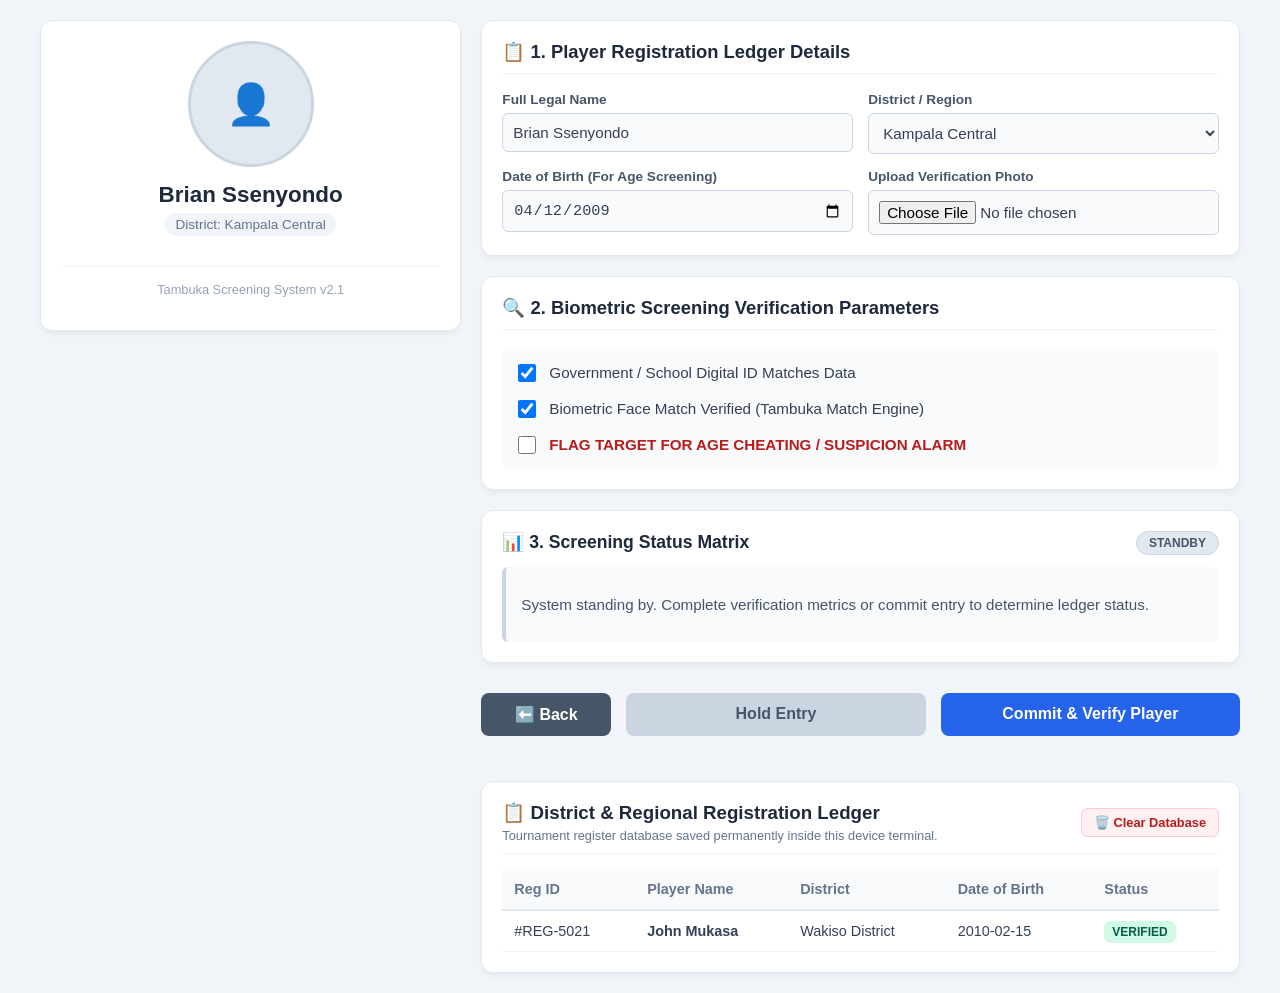
==== commit 114615f3: "Update index.html" ====
--- a/index.html
+++ b/index.html
@@ -232,4 +232,342 @@
             min-height: 45px;
             display: flex;
             align-items: center;
-            font-weight: 5
+            font-weight: 500;
+            font-size: 0.95rem;
+            color: #475569;
+        }
+
+        .panel-verified { border-color: #10b981; background: #f0fdf4; }
+        .panel-verified .status-badge { background: #d1fae5; color: #065f46; border-color: #10b981; }
+        .panel-verified .status-msg-box { background: #ffffff; border-color: #10b981; color: #065f46; }
+
+        .panel-flagged { border-color: #ef4444; background: #fef2f2; animation: panelGlow 1.5s infinite; }
+        .panel-flagged .status-badge { background: #fee2e2; color: #991b1b; border-color: #ef4444; }
+        .panel-flagged .status-msg-box { background: #ffffff; border-color: #ef4444; color: #991b1b; }
+
+        .panel-hold { border-color: #f59e0b; background: #fffbeb; }
+        .panel-hold .status-badge { background: #fef3c7; color: #92400e; border-color: #f59e0b; }
+        .panel-hold .status-msg-box { background: #ffffff; border-color: #f59e0b; color: #92400e; }
+
+        @keyframes panelGlow {
+            0% { box-shadow: 0 0 0 0 rgba(239, 68, 68, 0.2); }
+            70% { box-shadow: 0 0 0 8px rgba(239, 68, 68, 0); }
+            100% { box-shadow: 0 0 0 0 rgba(239, 68, 68, 0); }
+        }
+
+        /* ========================================== */
+        /* TOURNAMENT LEDGER REGISTER GRID SECTION   */
+        /* ========================================== */
+        .ledger-container {
+            width: 100%;
+            background: #ffffff;
+            border: 1px solid #e2e8f0;
+            border-radius: 12px;
+            padding: 20px;
+            box-shadow: 0 4px 6px -1px rgba(0, 0, 0, 0.05);
+            margin-top: 25px;
+            box-sizing: border-box;
+        }
+
+        .ledger-header-row {
+            display: flex;
+            justify-content: space-between;
+            align-items: center;
+            margin-bottom: 15px;
+            border-bottom: 1px solid #f1f5f9;
+            padding-bottom: 10px;
+        }
+
+        .ledger-table {
+            width: 100%;
+            border-collapse: collapse;
+            text-align: left;
+            font-size: 0.9rem;
+        }
+
+        .ledger-table th {
+            background-color: #f8fafc;
+            color: #64748b;
+            padding: 12px;
+            border-bottom: 2px solid #e2e8f0;
+            font-weight: 600;
+        }
+
+        .ledger-table td {
+            padding: 12px;
+            border-bottom: 1px solid #f1f5f9;
+            color: #334155;
+        }
+
+        .ledger-table tr:hover {
+            background-color: #f8fafc;
+        }
+
+        .badge-table {
+            padding: 4px 8px;
+            border-radius: 6px;
+            font-size: 0.75rem;
+            font-weight: 700;
+        }
+        .badge-table-verified { background: #d1fae5; color: #065f46; }
+        .badge-table-flagged { background: #fee2e2; color: #991b1b; }
+        .badge-table-hold { background: #fef3c7; color: #92400e; }
+
+        .btn-clear {
+            background: #fff1f2;
+            color: #b91c1c;
+            border: 1px solid #fecdd3;
+            border-radius: 6px;
+            padding: 6px 12px;
+            font-size: 0.8rem;
+            font-weight: 600;
+            cursor: pointer;
+        }
+        .btn-clear:hover { background: #ffe4e6; }
+
+    </style>
+</head>
+<body>
+
+    <form id="playerScreeningForm" onsubmit="event.preventDefault(); handleFinalSubmit();">
+        
+        <div class="screening-dashboard-container">
+
+            <div class="dashboard-sidebar">
+                <div class="profile-avatar" id="avatarBox">👤</div>
+                <h2 id="displayPlayerName">New Participant</h2>
+                <span class="player-id-label" id="displayPlayerDistrict">District Registry Terminal</span>
+                
+                <p style="font-size: 0.8rem; margin-top: 30px; color: #94a3b8; border-top: 1px solid #f1f5f9; padding-top: 15px;">
+                    Tambuka Screening System v2.1
+                </p>
+            </div>
+
+            <div class="dashboard-main-content">
+                
+                <div class="verification-step-card">
+                    <h3>📋 1. Player Registration Ledger Details</h3>
+                    
+                    <div class="form-grid">
+                        <div class="form-group">
+                            <label for="playerNameInput">Full Legal Name</label>
+                            <input type="text" id="playerNameInput" placeholder="Enter Full Name" value="Brian Ssenyondo" oninput="syncFormText()" required>
+                        </div>
+                        <div class="form-group">
+                            <label for="playerDistrictInput">District / Region</label>
+                            <select id="playerDistrictInput" onchange="syncFormText()">
+                                <option value="Kampala Central">Kampala Central</option>
+                                <option value="Wakiso District">Wakiso District</option>
+                                <option value="Gulu City">Gulu City</option>
+                                <option value="Mbarara District">Mbarara District</option>
+                            </select>
+                        </div>
+                        <div class="form-group">
+                            <label for="playerDOB">Date of Birth (For Age Screening)</label>
+                            <input type="date" id="playerDOB" value="2009-04-12" required>
+                        </div>
+                        <div class="form-group">
+                            <label for="playerPhotoFile">Upload Verification Photo</label>
+                            <input type="file" id="playerPhotoFile" accept="image/*">
+                        </div>
+                    </div>
+                </div>
+
+                <div class="verification-step-card">
+                    <h3>🔍 2. Biometric Screening Verification Parameters</h3>
+                    
+                    <div class="checkbox-group">
+                        <label class="checkbox-label">
+                            <input type="checkbox" id="digitalIdCheck" checked> Government / School Digital ID Matches Data
+                        </label>
+                        <label class="checkbox-label">
+                            <input type="checkbox" id="biometricFaceCheck" checked> Biometric Face Match Verified (Tambuka Match Engine)
+                        </label>
+                        <label class="checkbox-label" style="color: #b91c1c; font-weight: 600;">
+                            <input type="checkbox" id="ageCheatCheck"> FLAG TARGET FOR AGE CHEATING / SUSPICION ALARM
+                        </label>
+                    </div>
+                </div>
+
+                <div class="status-display-container" id="statusDisplayPanel">
+                    <div class="status-display-header">
+                        <h3>📊 3. Screening Status Matrix</h3>
+                        <span class="status-badge" id="panelBadge">STANDBY</span>
+                    </div>
+                    
+                    <div class="status-msg-box" id="panelMsgBox">
+                        System standing by. Complete verification metrics or commit entry to determine ledger status.
+                    </div>
+                </div>
+
+                <div class="form-actions-row">
+                    <button type="button" class="btn-action btn-action-back" onclick="goBackToPreviousPage()">⬅️ Back</button>
+                    <button type="button" class="btn-action btn-action-cancel" onclick="handleHold()">Hold Entry</button>
+                    <button type="submit" class="btn-action btn-action-approve">Commit & Verify Player</button>
+                </div>
+
+                <div class="ledger-container">
+                    <div class="ledger-header-row">
+                        <div>
+                            <h3 style="margin: 0; color: #1e293b;">📋 District & Regional Registration Ledger</h3>
+                            <p style="font-size: 0.8rem; color: #64748b; margin: 4px 0 0 0;">Tournament register database saved permanently inside this device terminal.</p>
+                        </div>
+                        <button type="button" class="btn-clear" onclick="clearLedgerDatabase()">🗑️ Clear Database</button>
+                    </div>
+                    
+                    <table class="ledger-table">
+                        <thead>
+                            <tr>
+                                <th>Reg ID</th>
+                                <th>Player Name</th>
+                                <th>District</th>
+                                <th>Date of Birth</th>
+                                <th>Status</th>
+                            </tr>
+                        </thead>
+                        <tbody id="ledgerTableBody">
+                            </tbody>
+                    </table>
+                </div>
+                </div>
+        </div>
+    </form>
+
+    <script>
+        let playersDatabase = [];
+
+        function syncFormText() {
+            const nameInput = document.getElementById('playerNameInput').value;
+            const districtInput = document.getElementById('playerDistrictInput').value;
+            
+            document.getElementById('displayPlayerName').textContent = nameInput ? nameInput : "New Participant";
+            document.getElementById('displayPlayerDistrict').textContent = "District: " + districtInput;
+        }
+
+        function goBackToPreviousPage() {
+            window.history.back();
+        }
+
+        // Pulls cached player rows immediately when opening your Netlify/CodePen live URL
+        window.onload = function() {
+            syncFormText();
+            if (localStorage.getItem('tambuka_tournament_register')) {
+                playersDatabase = JSON.parse(localStorage.getItem('tambuka_tournament_register'));
+                renderLedgerTable();
+            } else {
+                // Add a default template row so the register isn't blank on first boot
+                playersDatabase = [{
+                    id: "#REG-5021",
+                    name: "John Mukasa",
+                    district: "Wakiso District",
+                    dob: "2010-02-15",
+                    status: "VERIFIED"
+                }];
+                localStorage.setItem('tambuka_tournament_register', JSON.stringify(playersDatabase));
+                renderLedgerTable();
+            }
+        };
+
+        function updateVisualPanel(state, message) {
+            const panel = document.getElementById('statusDisplayPanel');
+            const badge = document.getElementById('panelBadge');
+            const msgBox = document.getElementById('panelMsgBox');
+
+            panel.classList.remove('panel-verified', 'panel-flagged', 'panel-hold');
+
+            if (state === 'verified') {
+                panel.classList.add('panel-verified');
+                badge.textContent = "VERIFIED";
+                msgBox.innerHTML = "✅ SUCCESS: " + message;
+            } else if (state === 'flagged') {
+                panel.classList.add('panel-flagged');
+                badge.textContent = "ALERT FLAGGED";
+                msgBox.innerHTML = "🚨 REJECTED: " + message;
+            } else if (state === 'hold') {
+                panel.classList.add('panel-hold');
+                badge.textContent = "ENTRY ON HOLD";
+                msgBox.innerHTML = "⏳ PENDING: " + message;
+            }
+        }
+
+        // Commit profile metadata to explicit device arrays 
+        function savePlayerRecord(name, district, dob, status) {
+            const regId = "#REG-" + (Math.floor(Math.random() * 8000) + 1000);
+            
+            const newPlayerObj = {
+                id: regId,
+                name: name,
+                district: district,
+                dob: dob,
+                status: status
+            };
+
+            playersDatabase.unshift(newPlayerObj);
+            localStorage.setItem('tambuka_tournament_register', JSON.stringify(playersDatabase));
+            renderLedgerTable();
+        }
+
+        // Renders rows out into the Tournament Register section view
+        function renderLedgerTable() {
+            const tbody = document.getElementById('ledgerTableBody');
+            tbody.innerHTML = ""; 
+
+            if (playersDatabase.length === 0) {
+                tbody.innerHTML = `<tr><td colspan="5" style="text-align:center; color:#94a3b8; padding:20px;">No registered records found in database cache.</td></tr>`;
+                return;
+            }
+
+            playersDatabase.forEach(player => {
+                const row = document.createElement('tr');
+                
+                let badgeHTML = '';
+                if(player.status === 'VERIFIED') badgeHTML = `<span class="badge-table badge-table-verified">VERIFIED</span>`;
+                if(player.status === 'FLAGGED') badgeHTML = `<span class="badge-table badge-table-flagged">FLAGGED</span>`;
+                if(player.status === 'HOLD') badgeHTML = `<span class="badge-table badge-table-hold">HOLD</span>`;
+
+                row.innerHTML = `
+                    <td>${player.id}</td>
+                    <td><strong>${player.name}</strong></td>
+                    <td>${player.district}</td>
+                    <td>${player.dob}</td>
+                    <td>${badgeHTML}</td>
+                `;
+                tbody.appendChild(row);
+            });
+        }
+
+        function clearLedgerDatabase() {
+            if(confirm("Erase all records stored inside the Tournament Register?")) {
+                playersDatabase = [];
+                localStorage.removeItem('tambuka_tournament_register');
+                renderLedgerTable();
+                updateVisualPanel('hold', "Terminal cache database cleared.");
+            }
+        }
+
+        function handleFinalSubmit() {
+            const name = document.getElementById('playerNameInput').value || "Participant";
+            const district = document.getElementById('playerDistrictInput').value;
+            const dob = document.getElementById('playerDOB').value || "N/A";
+            const ageCheatChecked = document.getElementById('ageCheatCheck').checked;
+
+            if (ageCheatChecked) {
+                updateVisualPanel('flagged', `Registration for ${name} rejected due to profile mismatch.`);
+                savePlayerRecord(name, district, dob, 'FLAGGED');
+            } else {
+                updateVisualPanel('verified', `Entry for ${name} cleared. Saved successfully to tournament database register.`);
+                savePlayerRecord(name, district, dob, 'VERIFIED');
+            }
+        }
+
+        function handleHold() {
+            const name = document.getElementById('playerNameInput').value || "Participant";
+            const district = document.getElementById('playerDistrictInput').value;
+            const dob = document.getElementById('playerDOB').value || "N/A";
+            
+            updateVisualPanel('hold', `Screening for ${name} suspended and put on queue lookups.`);
+            savePlayerRecord(name, district, dob, 'HOLD');
+        }
+    </script>
+</body>
+</html>
